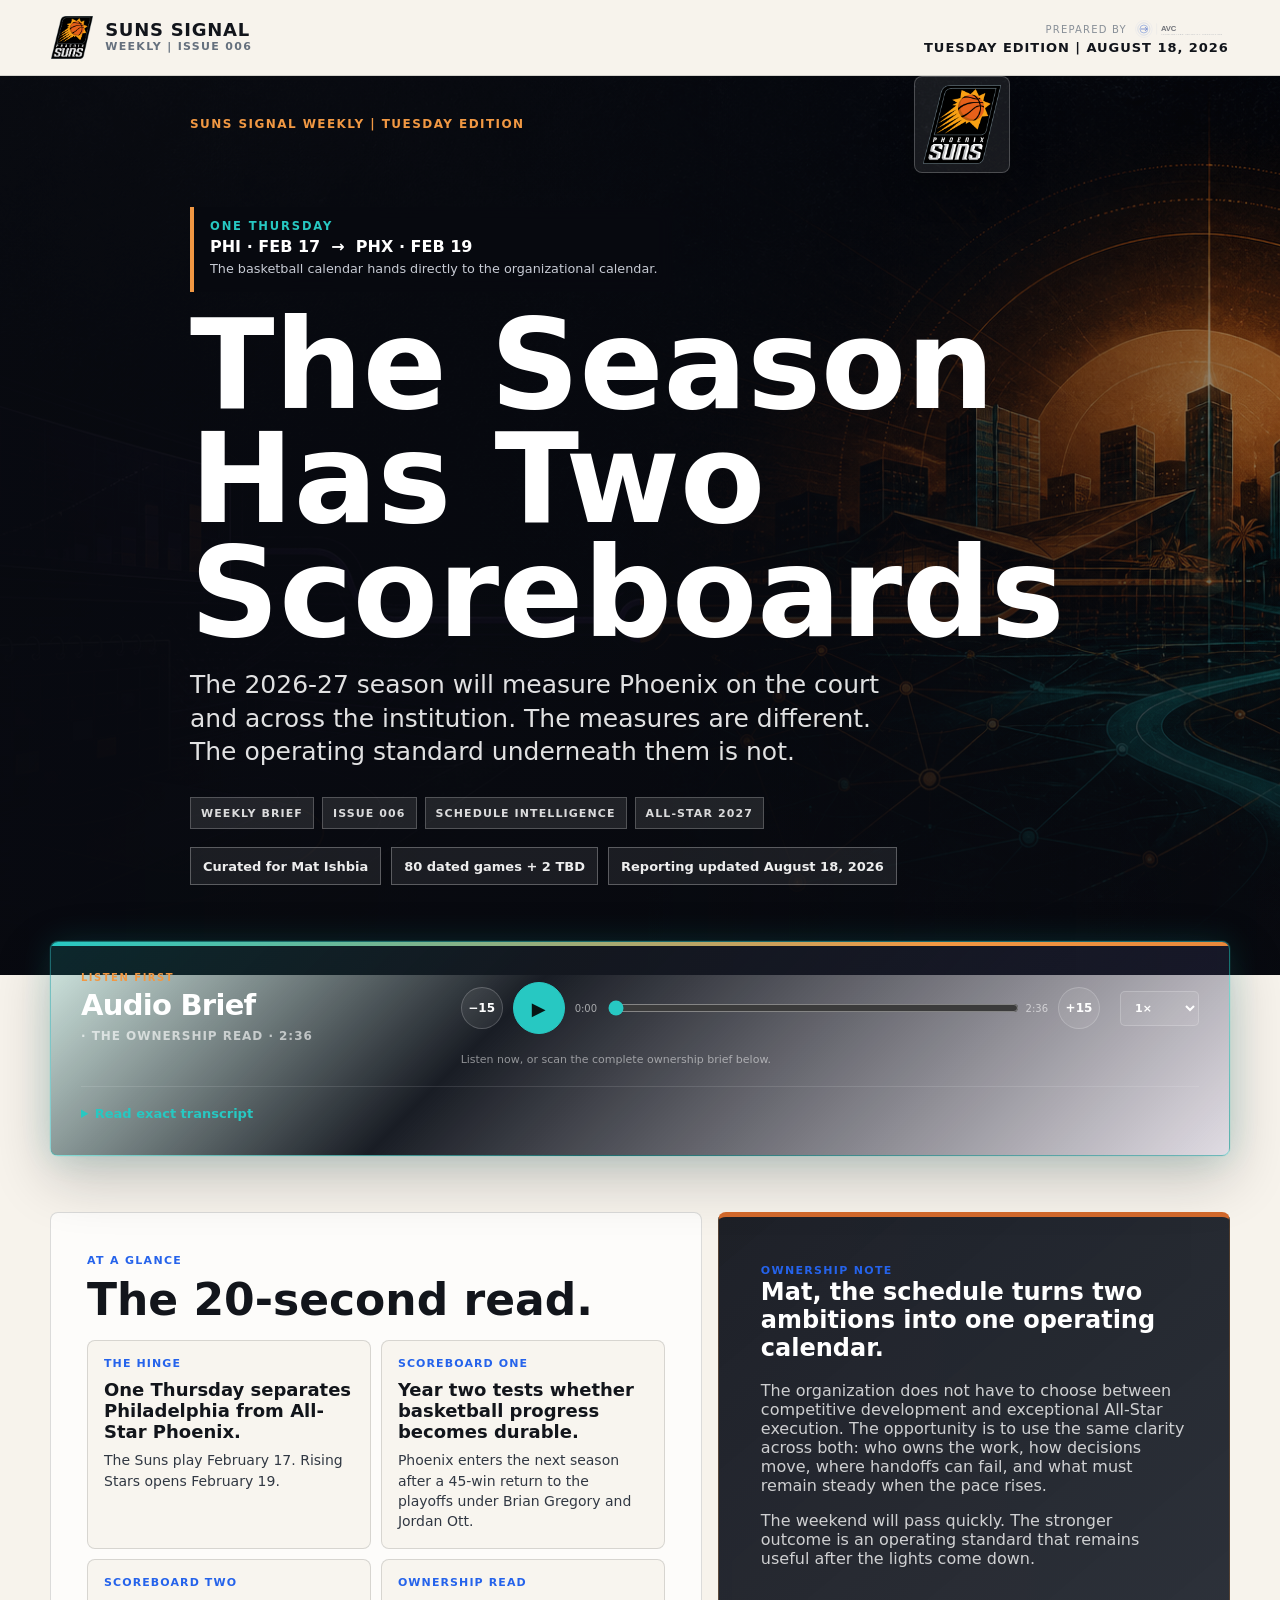
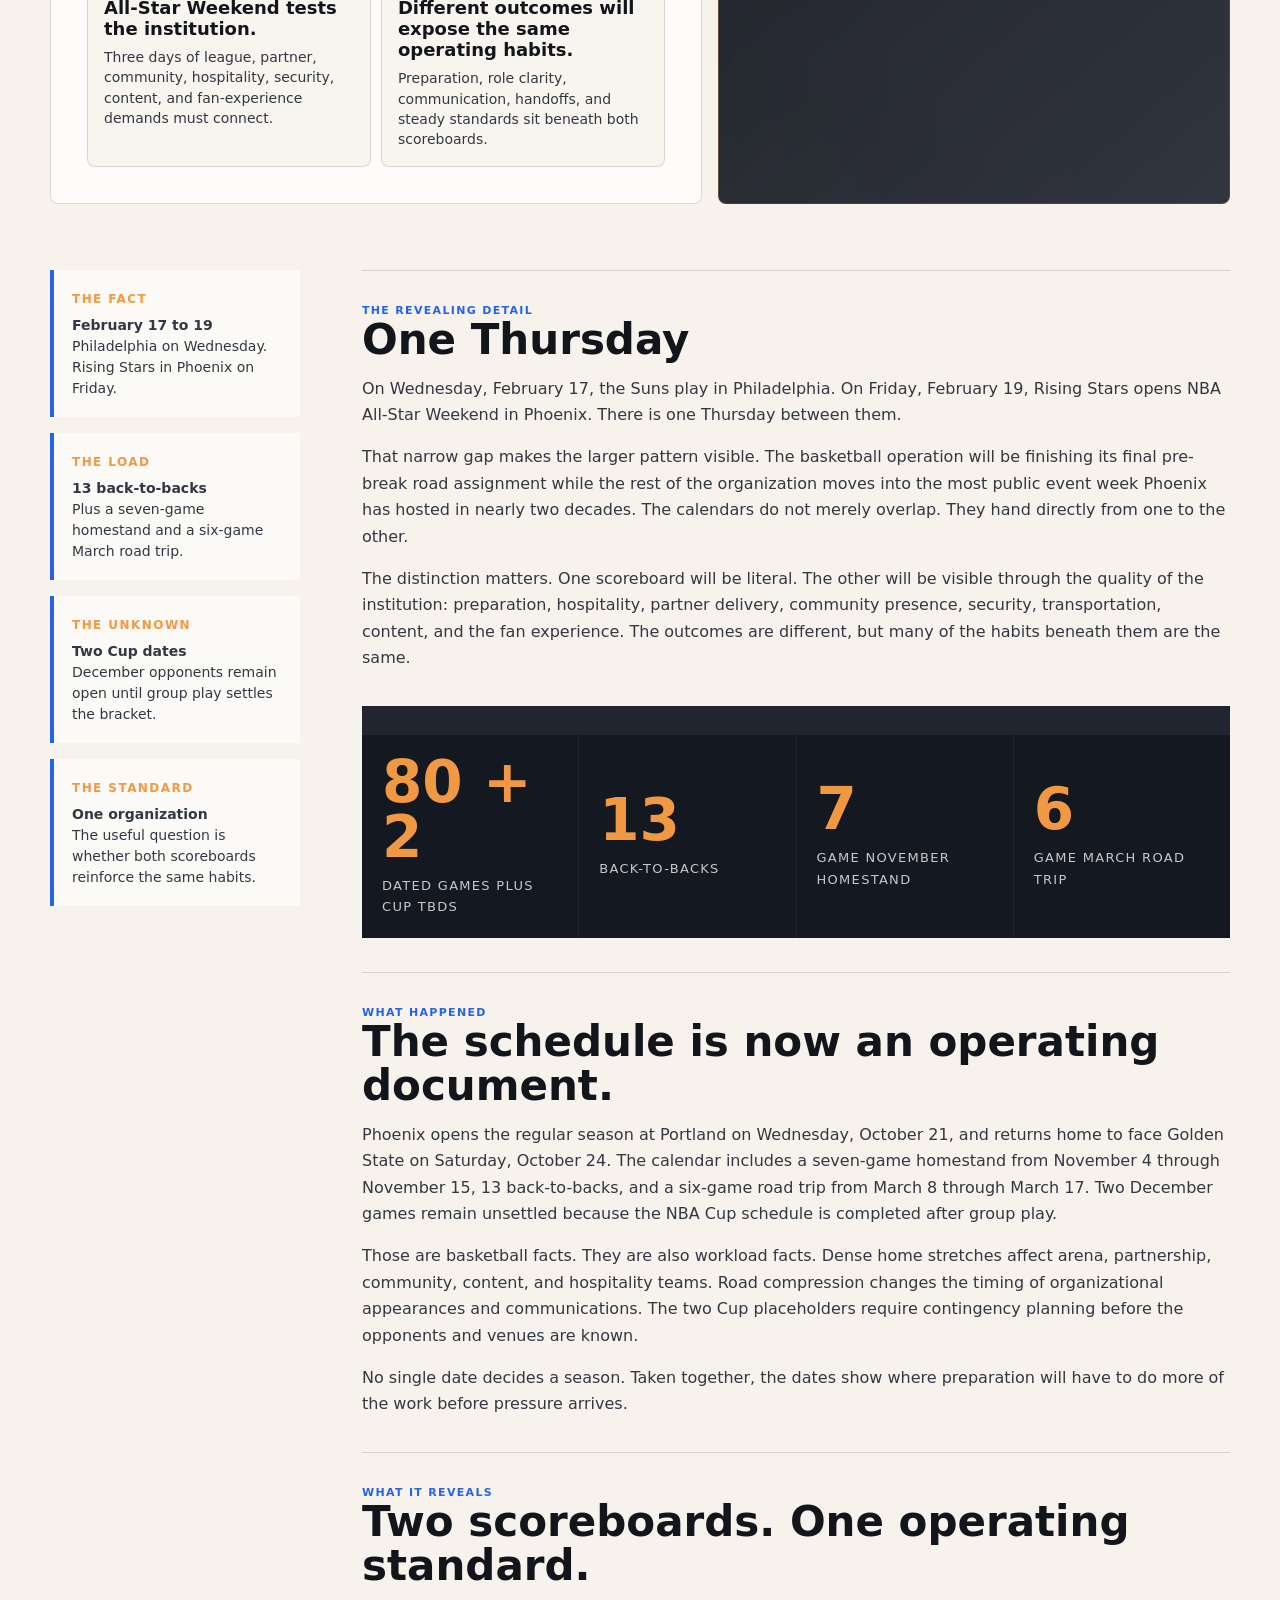
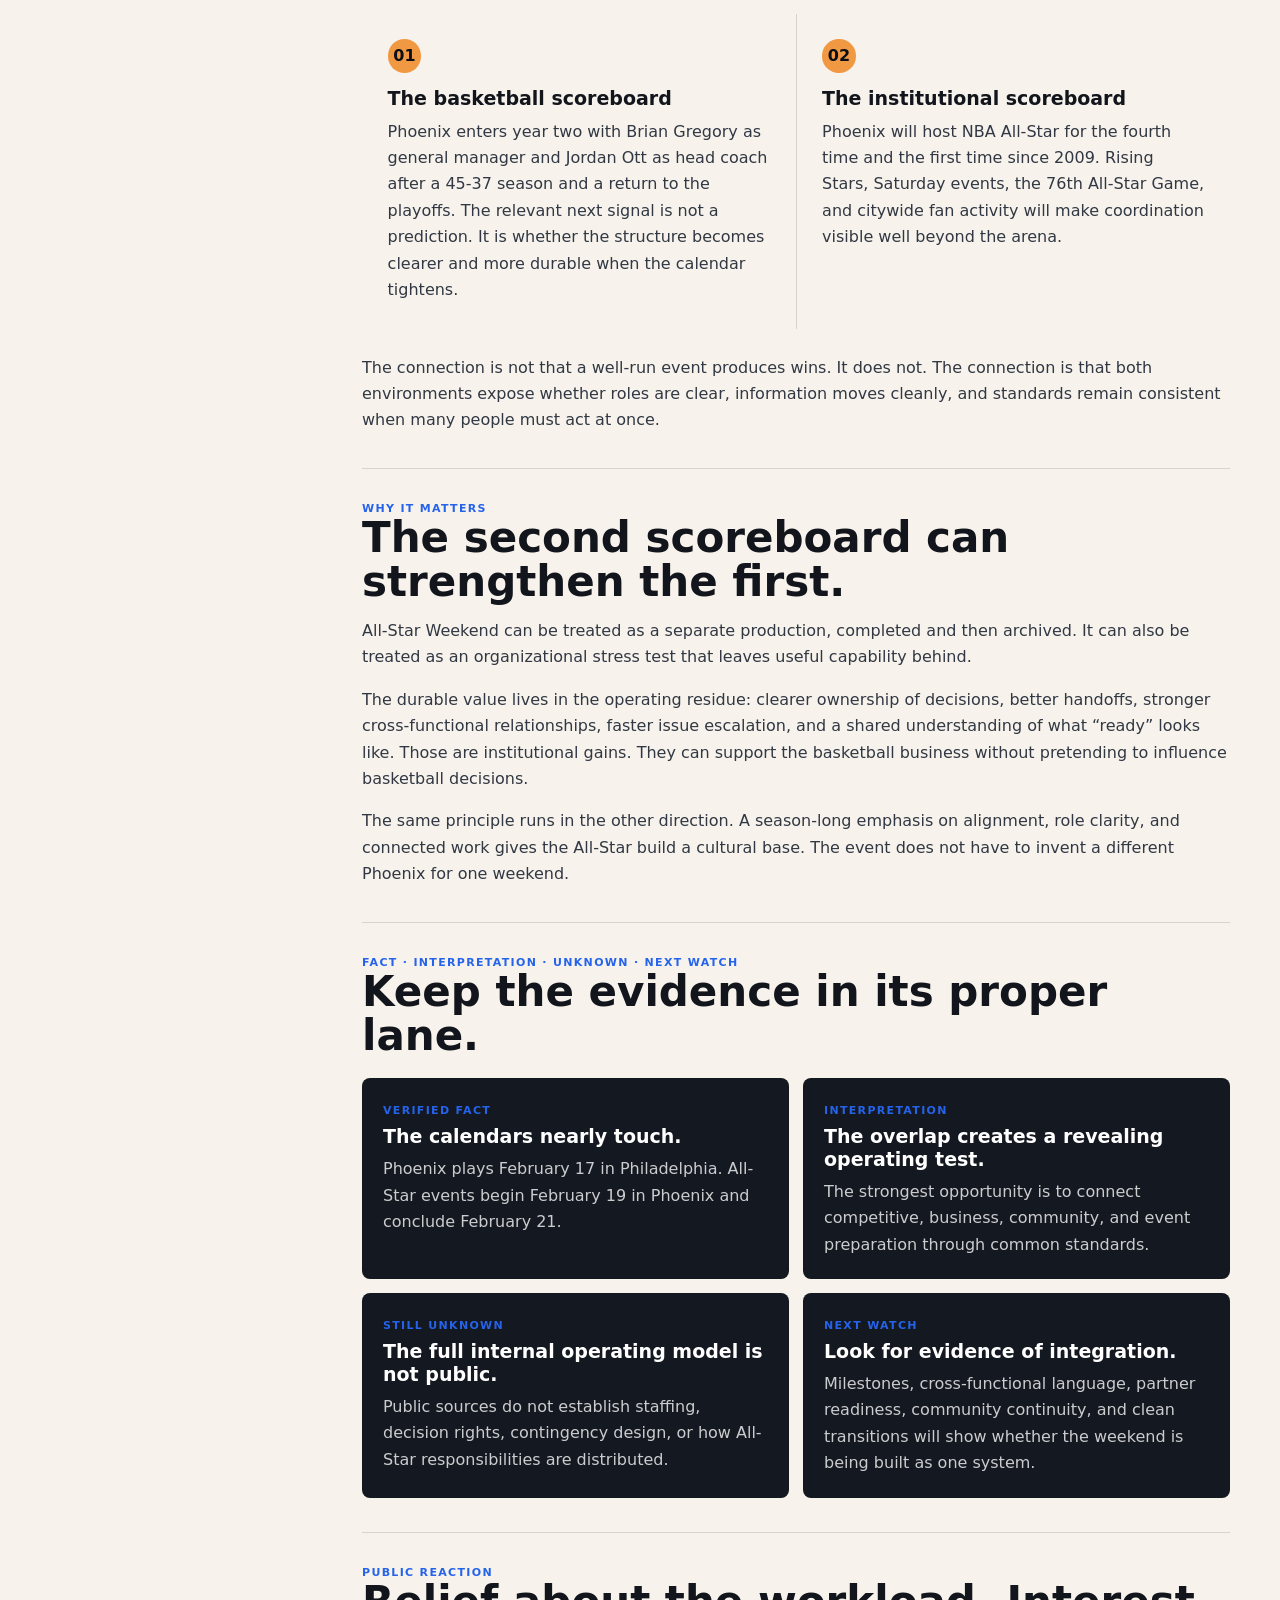
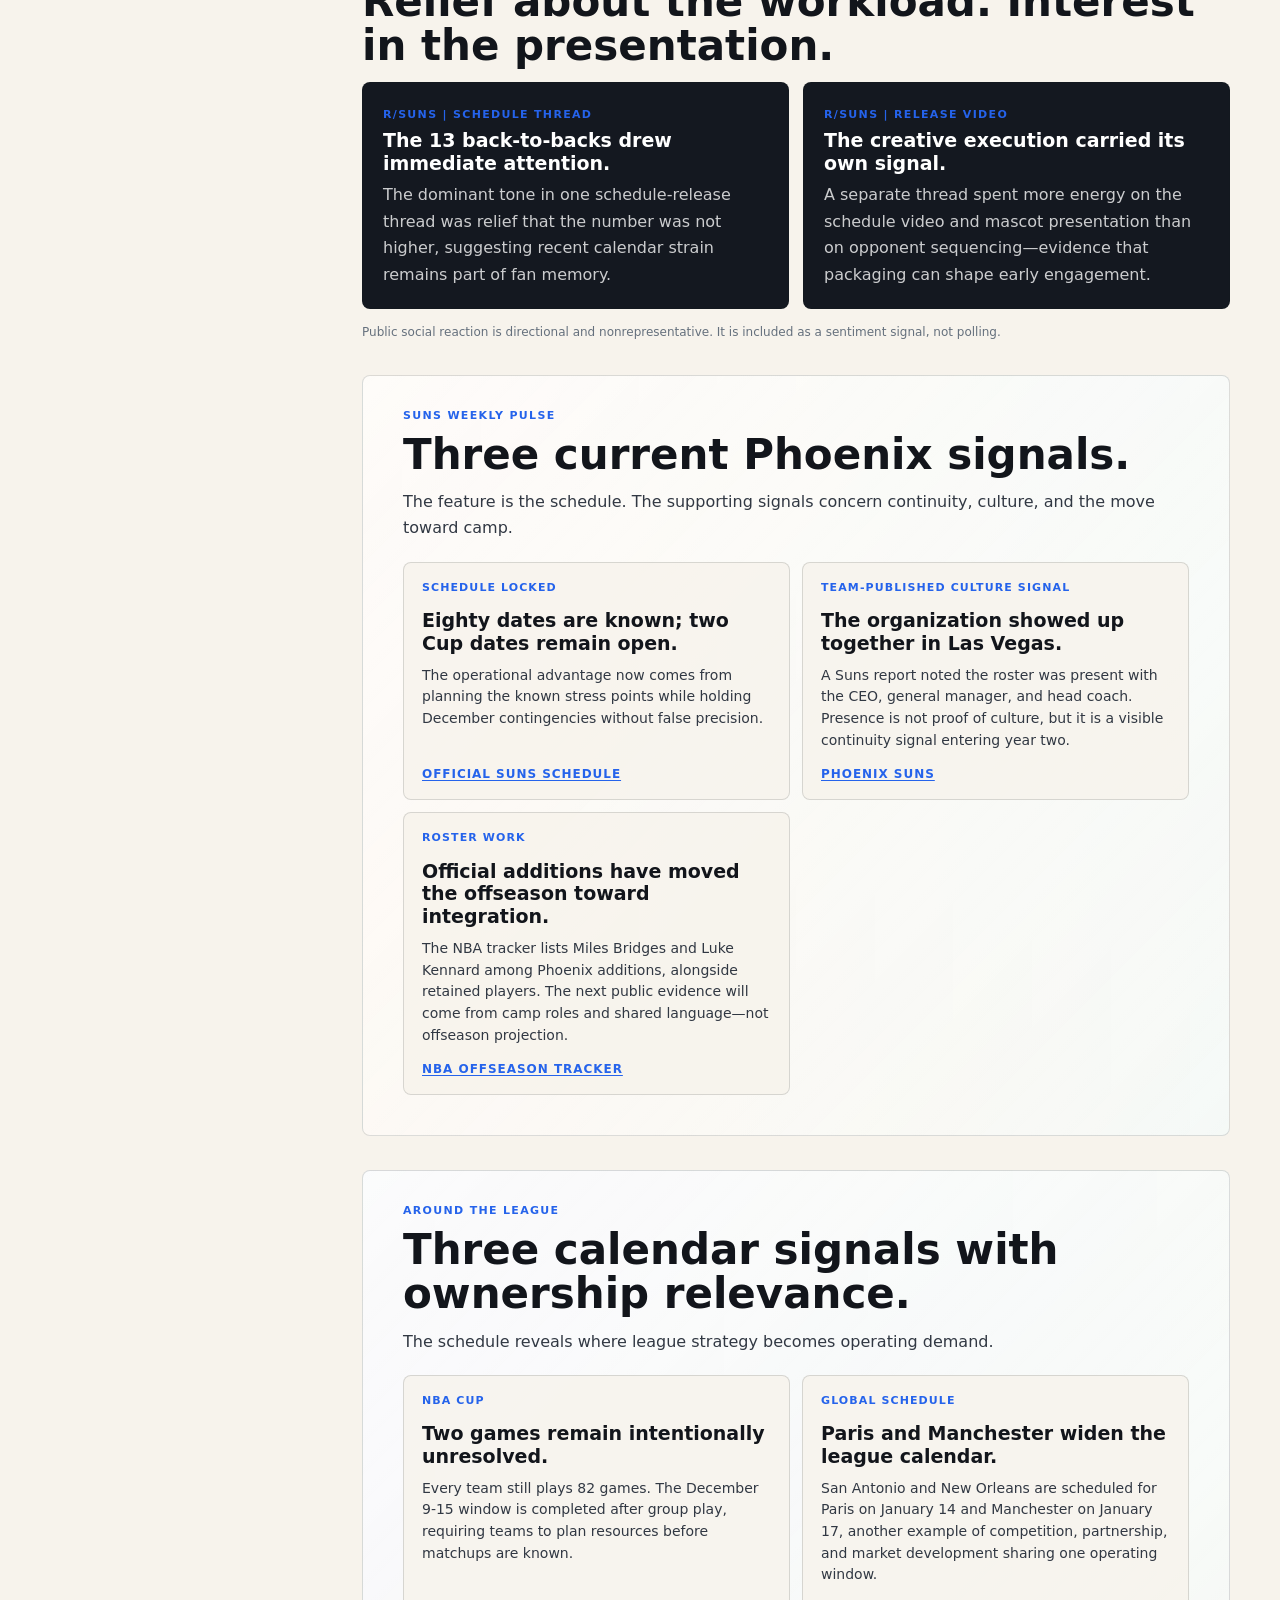
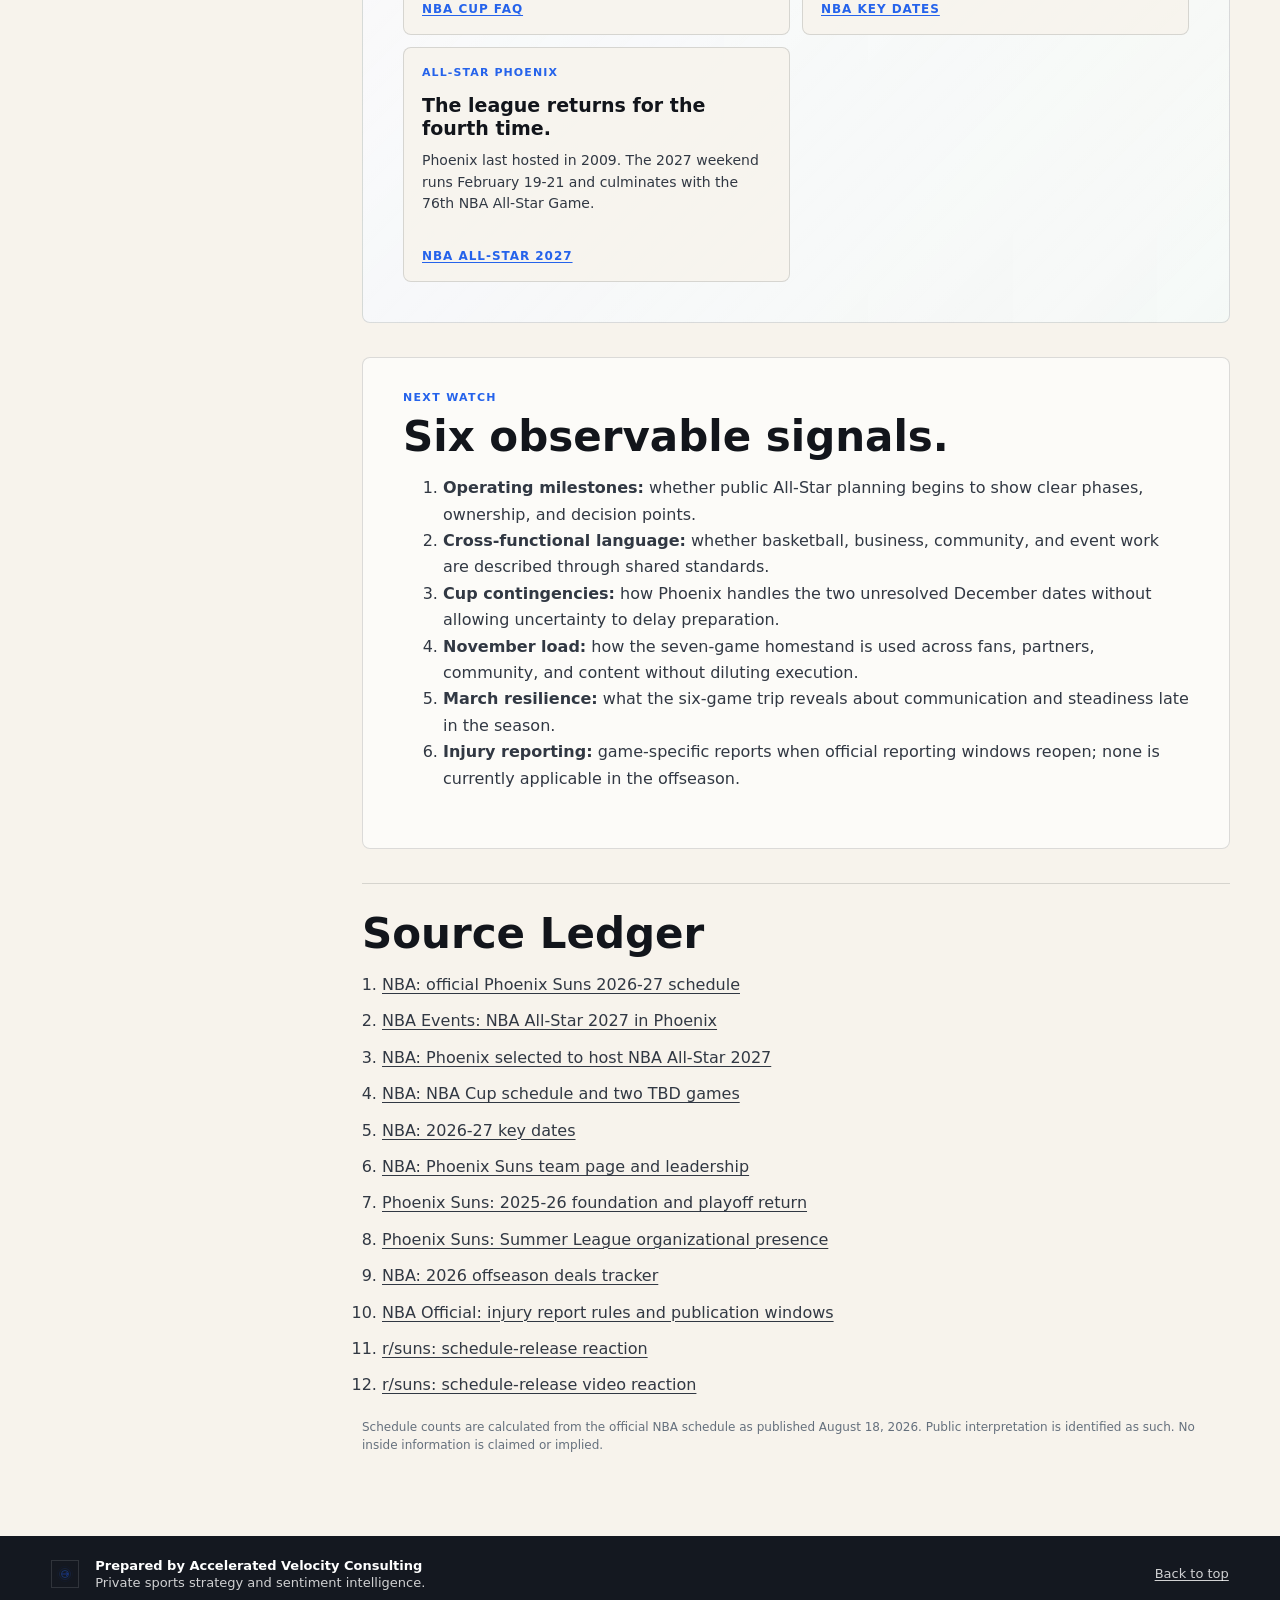
==== issue-006/index.html @ 7107fc8c "Ship Suns Signal Weekly 006" ====
<!doctype html>
<html lang="en">
<head>
  <meta charset="utf-8">
  <meta name="viewport" content="width=device-width, initial-scale=1">
  <title>Suns Signal Weekly 006 | The Season Has Two Scoreboards</title>
  <meta name="description" content="One Thursday separates Phoenix's final pre-break game from NBA All-Star Weekend. The 2026-27 season will measure basketball progress and organizational execution through one operating standard.">
  <meta name="robots" content="noindex,nofollow,noarchive">
  <link rel="canonical" href="https://meltckr.github.io/suns-signal-005-permission-to-run/issue-006/">
  <meta property="og:type" content="article">
  <meta property="og:site_name" content="Suns Signal">
  <meta property="article:published_time" content="2026-08-18T19:45:00-07:00">
  <meta property="article:modified_time" content="2026-08-18T19:45:00-07:00">
  <meta property="og:title" content="Suns Signal Weekly 006: The Season Has Two Scoreboards">
  <meta property="og:description" content="Basketball progress and All-Star execution are different measures. In Phoenix, they will test the same operating standard.">
  <meta property="og:url" content="https://meltckr.github.io/suns-signal-005-permission-to-run/issue-006/">
  <meta property="og:image" content="https://meltckr.github.io/suns-signal-005-permission-to-run/issue-006/assets/og-suns-signal-006-two-scoreboards-v1.png">
  <meta property="og:image:secure_url" content="https://meltckr.github.io/suns-signal-005-permission-to-run/issue-006/assets/og-suns-signal-006-two-scoreboards-v1.png">
  <meta property="og:image:type" content="image/png">
  <meta property="og:image:width" content="1200">
  <meta property="og:image:height" content="630">
  <meta property="og:image:alt" content="Suns Signal Weekly 006 share card connecting basketball progress and All-Star organizational execution through one operating standard">
  <meta name="twitter:card" content="summary_large_image">
  <meta name="twitter:title" content="Suns Signal Weekly 006: The Season Has Two Scoreboards">
  <meta name="twitter:description" content="Basketball progress and All-Star execution are different measures. In Phoenix, they will test the same operating standard.">
  <meta name="twitter:image" content="https://meltckr.github.io/suns-signal-005-permission-to-run/issue-006/assets/og-suns-signal-006-two-scoreboards-v1.png">
  <meta name="twitter:image:alt" content="Suns Signal Weekly 006 share card connecting basketball progress and All-Star organizational execution through one operating standard">
  <script type="application/ld+json">{"@context":"https://schema.org","@type":"Article","headline":"The Season Has Two Scoreboards","datePublished":"2026-08-18T19:45:00-07:00","dateModified":"2026-08-18T19:45:00-07:00","author":{"@type":"Organization","name":"Accelerated Velocity Consulting"},"publisher":{"@type":"Organization","name":"Accelerated Velocity Consulting"},"image":["https://meltckr.github.io/suns-signal-005-permission-to-run/issue-006/assets/og-suns-signal-006-two-scoreboards-v1.png"],"mainEntityOfPage":"https://meltckr.github.io/suns-signal-005-permission-to-run/issue-006/"}</script>
  <link rel="stylesheet" href="../styles.css?v=20260818-issue006">
  <link rel="stylesheet" href="styles.css?v=20260818-issue006">
</head>
<body>
<header class="site-header">
  <a class="series-brand" href="#top" aria-label="Suns Signal">
    <img src="../assets/teams/suns/phoenix-suns-logo.png" alt="Phoenix Suns logo">
    <span><strong>Suns Signal</strong><em>Weekly | Issue 006</em></span>
  </a>
  <div class="edition">
    <span class="avc-provenance">Prepared by <img src="../assets/brand/logos/AVC-logo-horizontal-light.svg" alt="Accelerated Velocity Consulting"></span>
    <strong>Tuesday Edition | August 18, 2026</strong>
  </div>
</header>

<main id="top">
  <section class="hero issue-six-hero">
    <img class="hero-art" src="assets/two-scoreboards-hero.png" alt="Abstract Phoenix city and arena network connecting two operating scoreboards">
    <div class="hero-overlay"></div>
    <div class="hero-copy">
      <div class="series-row">
        <p class="kicker">Suns Signal Weekly | Tuesday Edition</p>
        <img class="suns-context-logo" src="../assets/teams/suns/phoenix-suns-logo.png" alt="Phoenix Suns logo">
      </div>
      <div class="calendar-callout" aria-label="Calendar hinge between the Suns and NBA All-Star Weekend">
        <span>One Thursday</span>
        <strong>PHI · FEB 17 &nbsp;→&nbsp; PHX · FEB 19</strong>
        <em>The basketball calendar hands directly to the organizational calendar.</em>
      </div>
      <h1>The Season Has Two Scoreboards</h1>
      <p class="dek">The 2026-27 season will measure Phoenix on the court and across the institution. The measures are different. The operating standard underneath them is not.</p>
      <div class="issue-system" aria-label="Issue identity">
        <span>Weekly brief</span><span>Issue 006</span><span>Schedule intelligence</span><span>All-Star 2027</span>
      </div>
      <div class="hero-meta" aria-label="Report facts">
        <span>Curated for Mat Ishbia</span><span>80 dated games + 2 TBD</span><span>Reporting updated August 18, 2026</span>
      </div>
    </div>
  </section>

  <section class="signal-audio" aria-labelledby="audio-brief-title">
    <div class="audio-player">
      <div class="audio-copy">
        <span>Listen First</span>
        <h2 id="audio-brief-title">Audio Brief <em>· The Ownership Read · 2:36</em></h2>
      </div>
      <div class="audio-main">
        <button class="audio-button" type="button" data-audio-back aria-label="Back 15 seconds">−15</button>
        <button class="audio-button play" type="button" data-audio-play aria-label="Play the ownership audio brief">▶</button>
        <div class="audio-timeline">
          <span data-audio-current aria-live="off">0:00</span>
          <input type="range" min="0" max="156.259" value="0" step="0.1" data-audio-range aria-label="Audio timeline">
          <span data-audio-duration>2:36</span>
        </div>
        <button class="audio-button" type="button" data-audio-forward aria-label="Forward 15 seconds">+15</button>
      </div>
      <select class="audio-speed" data-audio-speed aria-label="Playback speed">
        <option value="1">1×</option><option value="1.25">1.25×</option><option value="1.5">1.5×</option>
      </select>
      <p class="audio-note" data-audio-note>Listen now, or scan the complete ownership brief below.</p>
      <details class="audio-transcript">
        <summary>Read exact transcript</summary>
        <div class="audio-transcript-copy"><p>Mat, the detail I keep coming back to in the new schedule is this.</p>
<p>On Wednesday, February seventeenth, the Suns are in Philadelphia. On Friday, Rising Stars opens NBA All-Star Weekend in Phoenix. There is one Thursday between them.</p>
<p>That narrow gap makes the larger pattern visible. This season has two scoreboards.</p>
<p>The first is the familiar one. Phoenix enters year two with Brian Gregory as general manager and Jordan Ott as head coach after a forty-five-win season and a return to the playoffs. That scoreboard will measure whether the basketball structure keeps becoming clearer, more connected, and more durable under pressure.</p>
<p>The second scoreboard is organizational. From February nineteenth through the twenty-first, Phoenix will host the league’s biggest weekend for the fourth time, and for the first time since two thousand nine. The work will reach far beyond the arena. Partnerships, hospitality, community, content, security, transportation, and the fan experience all have to operate as one system.</p>
<p>Those scoreboards are different. One determines the standings. The other reveals the institution. But they will test many of the same things: preparation, role clarity, communication, handoffs, and the ability to keep standards steady when the pace rises.</p>
<p>The rest of the schedule reinforces that point. Phoenix opens in Portland on October twenty-first, returns home to face Golden State three nights later, has a seven-game homestand in November, thirteen back-to-backs, and a six-game road trip in March. Two December games will remain unsettled until the NBA Cup picture is clear.</p>
<p>Those are basketball dates. They are also operating dates.</p>
<p>The opportunity for ownership is to treat the calendar as one connected plan. The competitive build should not disappear inside the All-Star production, and the All-Star production should not sit beside the season as a separate event. Each can strengthen the other if the same expectations show up across the organization.</p>
<p>The useful question is not whether Phoenix can put on a major weekend. It has done that before. The question is whether the weekend can reveal the same alignment the basketball side is trying to establish: clear responsibility, clean communication, and people who understand how their work connects to the whole.</p>
<p>By Sunday night, the All-Star lights will come down. The more durable result will be the operating standard that remains.</p>
<p>The season has two scoreboards. The strongest organizations do not choose between them. They use the second to reinforce the first.</p></div>
      </details>
      <audio preload="metadata" data-audio src="audio/suns-signal-006-two-scoreboards-v1.mp3"></audio>
    </div>
  </section>

  <section class="top-brief" aria-label="Suns Signal first read">
    <div class="glance-panel">
      <span class="source-tag">At A Glance</span>
      <h2>The 20-second read.</h2>
      <div class="glance-grid">
        <article><span>The Hinge</span><strong>One Thursday separates Philadelphia from All-Star Phoenix.</strong><p>The Suns play February 17. Rising Stars opens February 19.</p></article>
        <article><span>Scoreboard One</span><strong>Year two tests whether basketball progress becomes durable.</strong><p>Phoenix enters the next season after a 45-win return to the playoffs under Brian Gregory and Jordan Ott.</p></article>
        <article><span>Scoreboard Two</span><strong>All-Star Weekend tests the institution.</strong><p>Three days of league, partner, community, hospitality, security, content, and fan-experience demands must connect.</p></article>
        <article><span>Ownership Read</span><strong>Different outcomes will expose the same operating habits.</strong><p>Preparation, role clarity, communication, handoffs, and steady standards sit beneath both scoreboards.</p></article>
      </div>
    </div>
    <div class="ownership-note">
      <span class="source-tag">Ownership Note</span>
      <h2>Mat, the schedule turns two ambitions into one operating calendar.</h2>
      <p>The organization does not have to choose between competitive development and exceptional All-Star execution. The opportunity is to use the same clarity across both: who owns the work, how decisions move, where handoffs can fail, and what must remain steady when the pace rises.</p>
      <p>The weekend will pass quickly. The stronger outcome is an operating standard that remains useful after the lights come down.</p>
    </div>
  </section>

  <section class="newsletter-body">
    <aside class="left-rail">
      <div class="rail-block"><span class="label">The Fact</span><p><strong>February 17 to 19</strong><br>Philadelphia on Wednesday. Rising Stars in Phoenix on Friday.</p></div>
      <div class="rail-block"><span class="label">The Load</span><p><strong>13 back-to-backs</strong><br>Plus a seven-game homestand and a six-game March road trip.</p></div>
      <div class="rail-block"><span class="label">The Unknown</span><p><strong>Two Cup dates</strong><br>December opponents remain open until group play settles the bracket.</p></div>
      <div class="rail-block"><span class="label">The Standard</span><p><strong>One organization</strong><br>The useful question is whether both scoreboards reinforce the same habits.</p></div>
    </aside>

    <article class="story">
      <section>
        <span class="source-tag">The Revealing Detail</span>
        <h2>One Thursday</h2>
        <p>On Wednesday, February 17, the Suns play in Philadelphia. On Friday, February 19, Rising Stars opens NBA All-Star Weekend in Phoenix. There is one Thursday between them.</p>
        <p>That narrow gap makes the larger pattern visible. The basketball operation will be finishing its final pre-break road assignment while the rest of the organization moves into the most public event week Phoenix has hosted in nearly two decades. The calendars do not merely overlap. They hand directly from one to the other.</p>
        <p>The distinction matters. One scoreboard will be literal. The other will be visible through the quality of the institution: preparation, hospitality, partner delivery, community presence, security, transportation, content, and the fan experience. The outcomes are different, but many of the habits beneath them are the same.</p>
      </section>

      <section class="data-strip" aria-label="2026-27 Phoenix Suns schedule evidence">
        <div><span>80 + 2</span><p>Dated games plus Cup TBDs</p></div>
        <div><span>13</span><p>Back-to-backs</p></div>
        <div><span>7</span><p>Game November homestand</p></div>
        <div><span>6</span><p>Game March road trip</p></div>
      </section>

      <section>
        <span class="source-tag">What Happened</span>
        <h2>The schedule is now an operating document.</h2>
        <p>Phoenix opens the regular season at Portland on Wednesday, October 21, and returns home to face Golden State on Saturday, October 24. The calendar includes a seven-game homestand from November 4 through November 15, 13 back-to-backs, and a six-game road trip from March 8 through March 17. Two December games remain unsettled because the NBA Cup schedule is completed after group play.</p>
        <p>Those are basketball facts. They are also workload facts. Dense home stretches affect arena, partnership, community, content, and hospitality teams. Road compression changes the timing of organizational appearances and communications. The two Cup placeholders require contingency planning before the opponents and venues are known.</p>
        <p>No single date decides a season. Taken together, the dates show where preparation will have to do more of the work before pressure arrives.</p>
      </section>

      <section class="scoreboard-section">
        <span class="source-tag">What It Reveals</span>
        <h2>Two scoreboards. One operating standard.</h2>
        <div class="scoreboard-grid">
          <article>
            <span>01</span><h3>The basketball scoreboard</h3>
            <p>Phoenix enters year two with Brian Gregory as general manager and Jordan Ott as head coach after a 45-37 season and a return to the playoffs. The relevant next signal is not a prediction. It is whether the structure becomes clearer and more durable when the calendar tightens.</p>
          </article>
          <article>
            <span>02</span><h3>The institutional scoreboard</h3>
            <p>Phoenix will host NBA All-Star for the fourth time and the first time since 2009. Rising Stars, Saturday events, the 76th All-Star Game, and citywide fan activity will make coordination visible well beyond the arena.</p>
          </article>
        </div>
        <p>The connection is not that a well-run event produces wins. It does not. The connection is that both environments expose whether roles are clear, information moves cleanly, and standards remain consistent when many people must act at once.</p>
      </section>

      <section>
        <span class="source-tag">Why It Matters</span>
        <h2>The second scoreboard can strengthen the first.</h2>
        <p>All-Star Weekend can be treated as a separate production, completed and then archived. It can also be treated as an organizational stress test that leaves useful capability behind.</p>
        <p>The durable value lives in the operating residue: clearer ownership of decisions, better handoffs, stronger cross-functional relationships, faster issue escalation, and a shared understanding of what “ready” looks like. Those are institutional gains. They can support the basketball business without pretending to influence basketball decisions.</p>
        <p>The same principle runs in the other direction. A season-long emphasis on alignment, role clarity, and connected work gives the All-Star build a cultural base. The event does not have to invent a different Phoenix for one weekend.</p>
      </section>

      <section class="signal-matrix">
        <span class="source-tag">Fact · Interpretation · Unknown · Next Watch</span>
        <h2>Keep the evidence in its proper lane.</h2>
        <div class="capture-grid">
          <article><span class="source-tag">Verified Fact</span><h3>The calendars nearly touch.</h3><p>Phoenix plays February 17 in Philadelphia. All-Star events begin February 19 in Phoenix and conclude February 21.</p></article>
          <article><span class="source-tag">Interpretation</span><h3>The overlap creates a revealing operating test.</h3><p>The strongest opportunity is to connect competitive, business, community, and event preparation through common standards.</p></article>
          <article><span class="source-tag">Still Unknown</span><h3>The full internal operating model is not public.</h3><p>Public sources do not establish staffing, decision rights, contingency design, or how All-Star responsibilities are distributed.</p></article>
          <article><span class="source-tag">Next Watch</span><h3>Look for evidence of integration.</h3><p>Milestones, cross-functional language, partner readiness, community continuity, and clean transitions will show whether the weekend is being built as one system.</p></article>
        </div>
      </section>

      <section class="capture-section">
        <span class="source-tag">Public Reaction</span>
        <h2>Relief about the workload. Interest in the presentation.</h2>
        <div class="capture-grid">
          <article><span class="source-tag">r/suns | Schedule Thread</span><h3>The 13 back-to-backs drew immediate attention.</h3><p>The dominant tone in one schedule-release thread was relief that the number was not higher, suggesting recent calendar strain remains part of fan memory.</p></article>
          <article><span class="source-tag">r/suns | Release Video</span><h3>The creative execution carried its own signal.</h3><p>A separate thread spent more energy on the schedule video and mascot presentation than on opponent sequencing—evidence that packaging can shape early engagement.</p></article>
        </div>
        <p class="count-note">Public social reaction is directional and nonrepresentative. It is included as a sentiment signal, not polling.</p>
      </section>

      <section class="league-roundup suns-pulse">
        <div class="roundup-heading"><span class="source-tag">Suns Weekly Pulse</span><h2>Three current Phoenix signals.</h2><p>The feature is the schedule. The supporting signals concern continuity, culture, and the move toward camp.</p></div>
        <div class="roundup-grid">
          <article><span>Schedule Locked</span><h3>Eighty dates are known; two Cup dates remain open.</h3><p>The operational advantage now comes from planning the known stress points while holding December contingencies without false precision.</p><a href="https://api-hub.nba.com/team/1610612756/schedule">Official Suns schedule</a></article>
          <article><span>Team-Published Culture Signal</span><h3>The organization showed up together in Las Vegas.</h3><p>A Suns report noted the roster was present with the CEO, general manager, and head coach. Presence is not proof of culture, but it is a visible continuity signal entering year two.</p><a href="https://www.nba.com/suns/news/suns-rally-late-but-cant-finish-off-rockets-on-back-to-back">Phoenix Suns</a></article>
          <article><span>Roster Work</span><h3>Official additions have moved the offseason toward integration.</h3><p>The NBA tracker lists Miles Bridges and Luke Kennard among Phoenix additions, alongside retained players. The next public evidence will come from camp roles and shared language—not offseason projection.</p><a href="https://www.nba.com/news/nba-offseason-deals-2026">NBA offseason tracker</a></article>
        </div>
      </section>

      <section class="league-roundup">
        <div class="roundup-heading"><span class="source-tag">Around The League</span><h2>Three calendar signals with ownership relevance.</h2><p>The schedule reveals where league strategy becomes operating demand.</p></div>
        <div class="roundup-grid">
          <article><span>NBA Cup</span><h3>Two games remain intentionally unresolved.</h3><p>Every team still plays 82 games. The December 9-15 window is completed after group play, requiring teams to plan resources before matchups are known.</p><a href="https://www.nba.com/news/nba-cup-frequently-asked-questions">NBA Cup FAQ</a></article>
          <article><span>Global Schedule</span><h3>Paris and Manchester widen the league calendar.</h3><p>San Antonio and New Orleans are scheduled for Paris on January 14 and Manchester on January 17, another example of competition, partnership, and market development sharing one operating window.</p><a href="https://www.nba.com/news/key-dates">NBA key dates</a></article>
          <article><span>All-Star Phoenix</span><h3>The league returns for the fourth time.</h3><p>Phoenix last hosted in 2009. The 2027 weekend runs February 19-21 and culminates with the 76th NBA All-Star Game.</p><a href="https://nbaevents.nba.com/nba-all-star-2027">NBA All-Star 2027</a></article>
        </div>
      </section>

      <section class="watch-list">
        <span class="source-tag">Next Watch</span>
        <h2>Six observable signals.</h2>
        <ol>
          <li><strong>Operating milestones:</strong> whether public All-Star planning begins to show clear phases, ownership, and decision points.</li>
          <li><strong>Cross-functional language:</strong> whether basketball, business, community, and event work are described through shared standards.</li>
          <li><strong>Cup contingencies:</strong> how Phoenix handles the two unresolved December dates without allowing uncertainty to delay preparation.</li>
          <li><strong>November load:</strong> how the seven-game homestand is used across fans, partners, community, and content without diluting execution.</li>
          <li><strong>March resilience:</strong> what the six-game trip reveals about communication and steadiness late in the season.</li>
          <li><strong>Injury reporting:</strong> game-specific reports when official reporting windows reopen; none is currently applicable in the offseason.</li>
        </ol>
      </section>

      <section class="source-ledger">
        <h2>Source Ledger</h2>
        <ol>
          <li><a href="https://api-hub.nba.com/team/1610612756/schedule">NBA: official Phoenix Suns 2026-27 schedule</a></li>
          <li><a href="https://nbaevents.nba.com/nba-all-star-2027">NBA Events: NBA All-Star 2027 in Phoenix</a></li>
          <li><a href="https://cdn-uat.nba.com/news/phoenix-suns-nba-all-star-2027-official-release">NBA: Phoenix selected to host NBA All-Star 2027</a></li>
          <li><a href="https://www.nba.com/news/nba-cup-frequently-asked-questions">NBA: NBA Cup schedule and two TBD games</a></li>
          <li><a href="https://www.nba.com/news/key-dates">NBA: 2026-27 key dates</a></li>
          <li><a href="https://www.nba.com/team/1610612756/suns">NBA: Phoenix Suns team page and leadership</a></li>
          <li><a href="https://www.nba.com/suns/news/the-2026-phoenix-suns-established-a-strong-foundation-for-the-future">Phoenix Suns: 2025-26 foundation and playoff return</a></li>
          <li><a href="https://www.nba.com/suns/news/suns-rally-late-but-cant-finish-off-rockets-on-back-to-back">Phoenix Suns: Summer League organizational presence</a></li>
          <li><a href="https://www.nba.com/news/nba-offseason-deals-2026">NBA: 2026 offseason deals tracker</a></li>
          <li><a href="https://official.nba.com/nba-injury-report-2025-26-season/">NBA Official: injury report rules and publication windows</a></li>
          <li><a href="https://www.reddit.com/r/suns/comments/1vnkhks/phoenix_suns_202627_schedule_has_been_released/">r/suns: schedule-release reaction</a></li>
          <li><a href="https://www.reddit.com/r/suns/comments/1vnqmp0/202627_phoenix_suns_schedule_release_ft_the/">r/suns: schedule-release video reaction</a></li>
        </ol>
        <p class="count-note">Schedule counts are calculated from the official NBA schedule as published August 18, 2026. Public interpretation is identified as such. No inside information is claimed or implied.</p>
      </section>
    </article>
  </section>
</main>

<footer class="site-footer">
  <img src="../assets/brand/logos/AVC-icon-light.svg" alt="" aria-hidden="true">
  <div><strong>Prepared by Accelerated Velocity Consulting</strong><span>Private sports strategy and sentiment intelligence.</span></div>
  <a href="#top">Back to top</a>
</footer>

<script>
(() => {
 const root=document.querySelector('.signal-audio'); if(!root)return;
 const audio=root.querySelector('[data-audio]'),play=root.querySelector('[data-audio-play]'),back=root.querySelector('[data-audio-back]'),forward=root.querySelector('[data-audio-forward]'),range=root.querySelector('[data-audio-range]'),current=root.querySelector('[data-audio-current]'),duration=root.querySelector('[data-audio-duration]'),speed=root.querySelector('[data-audio-speed]'),note=root.querySelector('[data-audio-note]');
 const format=(v,round=false)=>{if(!Number.isFinite(v))return'0:00';const s=round?Math.round(v):Math.floor(v);return `${Math.floor(s/60)}:${String(s%60).padStart(2,'0')}`;};
 const seek=v=>{const n=Math.max(0,Math.min(audio.duration||0,v));audio.currentTime=n;range.value=String(n);current.textContent=format(n);};
 const state=p=>{play.textContent=p?'Ⅱ':'▶';play.setAttribute('aria-label',p?'Pause the ownership audio brief':'Play the ownership audio brief');};
 audio.addEventListener('loadedmetadata',()=>{duration.textContent=format(audio.duration,true);range.max=String(audio.duration);});
 audio.addEventListener('timeupdate',()=>{current.textContent=format(audio.currentTime);range.value=String(audio.currentTime);});
 audio.addEventListener('play',()=>state(true));audio.addEventListener('pause',()=>state(false));audio.addEventListener('ended',()=>{audio.currentTime=0;state(false);});
 audio.addEventListener('error',()=>{[play,back,forward,range,speed].forEach(x=>x.disabled=true);note.textContent='The audio brief is temporarily unavailable. The exact transcript remains below.';});
 play.addEventListener('click',()=>{if(audio.paused)audio.play().catch(()=>note.textContent='Playback did not start. Please try again or read the transcript below.');else audio.pause();});
 back.addEventListener('click',()=>seek(audio.currentTime-15));forward.addEventListener('click',()=>seek(audio.currentTime+15));range.addEventListener('input',()=>seek(Number(range.value)));speed.addEventListener('change',()=>audio.playbackRate=Number(speed.value));
})();
</script>
</body>
</html>
---- styles.css ----
:root {
  --ink: #12151b;
  --paper: #f7f3ec;
  --muted: #65707d;
  --line: rgba(18, 21, 27, 0.14);
  --charcoal: #141820;
  --charcoal-2: #202530;
  --copper: #d46a2c;
  --ember: #f19843;
  --teal: #27c8c2;
  --violet: #6c65b8;
  --blue: #2563eb;
  --white: #ffffff;
  --max: 1180px;
}

* {
  box-sizing: border-box;
}

html {
  scroll-behavior: smooth;
}

body {
  margin: 0;
  font-family: Inter, ui-sans-serif, system-ui, -apple-system, BlinkMacSystemFont, "Segoe UI", sans-serif;
  color: var(--ink);
  background: var(--paper);
  letter-spacing: 0;
}

a {
  color: inherit;
  text-decoration-thickness: 1px;
  text-underline-offset: 0.18em;
}

.site-header {
  position: sticky;
  top: 0;
  z-index: 20;
  min-height: 76px;
  display: flex;
  align-items: center;
  justify-content: space-between;
  gap: 24px;
  padding: 12px clamp(18px, 4vw, 54px);
  border-bottom: 1px solid var(--line);
  background: rgba(247, 243, 236, 0.94);
  backdrop-filter: blur(16px);
}

.series-brand {
  display: inline-flex;
  align-items: center;
  gap: 12px;
  text-decoration: none;
}

.series-brand img {
  width: 42px;
  height: auto;
}

.series-brand span {
  display: flex;
  flex-direction: column;
  gap: 1px;
}

.series-brand strong {
  color: var(--ink);
  font-size: 18px;
  line-height: 1;
  text-transform: uppercase;
  letter-spacing: 0.04em;
}

.series-brand em {
  color: var(--muted);
  font-size: 11px;
  font-style: normal;
  font-weight: 800;
  text-transform: uppercase;
  letter-spacing: 0.12em;
}

.edition {
  display: flex;
  align-items: flex-end;
  flex-direction: column;
  gap: 2px;
  color: var(--muted);
  font-size: 12px;
  text-transform: uppercase;
  letter-spacing: 0.08em;
  white-space: nowrap;
}

.edition strong {
  color: var(--ink);
  font-size: 13px;
}

.avc-provenance {
  display: inline-flex;
  align-items: center;
  gap: 8px;
  color: rgba(101, 112, 125, 0.76);
  font-size: 10px;
  letter-spacing: 0.12em;
}

.avc-provenance img {
  width: 94px;
  height: auto;
  opacity: 0.58;
  filter: grayscale(0.2);
}

.hero {
  position: relative;
  min-height: clamp(610px, 86vh, 780px);
  display: grid;
  align-items: end;
  overflow: hidden;
  color: var(--white);
  background: var(--charcoal);
}

.hero-art,
.hero-overlay {
  position: absolute;
  inset: 0;
  width: 100%;
  height: 100%;
}

.hero-art {
  object-fit: cover;
  object-position: center 58%;
  opacity: 0.92;
}

.hero-overlay {
  background:
    linear-gradient(90deg, rgba(12, 14, 19, 0.88), rgba(12, 14, 19, 0.52) 46%, rgba(12, 14, 19, 0.12)),
    linear-gradient(0deg, rgba(12, 14, 19, 0.88), rgba(12, 14, 19, 0.08) 58%);
}

.hero-copy {
  position: relative;
  width: min(980px, calc(100% - 36px));
  margin: 0 auto;
  padding: 0 0 clamp(64px, 10vh, 104px);
}

.series-row {
  display: flex;
  align-items: center;
  justify-content: space-between;
  gap: 24px;
  max-width: 820px;
  margin-bottom: 12px;
}

.suns-context-logo {
  width: clamp(64px, 8vw, 96px);
  height: auto;
  padding: 8px;
  border: 1px solid rgba(255, 255, 255, 0.22);
  border-radius: 8px;
  background: rgba(255, 255, 255, 0.08);
  box-shadow: 0 14px 34px rgba(0, 0, 0, 0.25);
}

.enshrinement-callout {
  width: fit-content;
  max-width: 820px;
  display: grid;
  gap: 3px;
  margin: 0 0 22px;
  padding: 13px 16px;
  border-left: 5px solid var(--ember);
  background: rgba(12, 14, 19, 0.72);
  box-shadow: 0 12px 32px rgba(0, 0, 0, 0.22);
}

.enshrinement-callout span,
.enshrinement-callout em {
  color: rgba(255, 255, 255, 0.72);
  font-size: 10px;
  font-style: normal;
  font-weight: 850;
  line-height: 1.35;
  text-transform: uppercase;
  letter-spacing: 0.11em;
}

.enshrinement-callout strong {
  color: var(--white);
  font-size: clamp(20px, 3vw, 30px);
  line-height: 1.05;
}

.kicker,
.label,
.source-tag {
  margin: 0;
  color: var(--ember);
  font-weight: 800;
  font-size: 12px;
  line-height: 1.2;
  text-transform: uppercase;
  letter-spacing: 0.12em;
}

h1,
h2,
h3,
p {
  margin-top: 0;
}

h1 {
  max-width: 780px;
  margin-bottom: 18px;
  font-size: clamp(56px, 10vw, 124px);
  line-height: 0.92;
  letter-spacing: 0;
}

.dek {
  max-width: 700px;
  margin-bottom: 28px;
  color: rgba(255, 255, 255, 0.88);
  font-size: clamp(18px, 2.2vw, 25px);
  line-height: 1.35;
}

.issue-system {
  display: flex;
  flex-wrap: wrap;
  gap: 8px;
  max-width: 820px;
  margin: 0 0 18px;
}

.issue-system span {
  min-height: 32px;
  display: inline-flex;
  align-items: center;
  padding: 7px 10px;
  border: 1px solid rgba(255, 255, 255, 0.22);
  background: rgba(255, 255, 255, 0.1);
  color: rgba(255, 255, 255, 0.84);
  font-size: 11px;
  font-weight: 900;
  text-transform: uppercase;
  letter-spacing: 0.1em;
}

.hero-meta {
  display: flex;
  flex-wrap: wrap;
  gap: 10px;
}

.hero-meta span {
  min-height: 38px;
  display: inline-flex;
  align-items: center;
  border: 1px solid rgba(255, 255, 255, 0.28);
  padding: 9px 12px;
  background: rgba(255, 255, 255, 0.08);
  color: rgba(255, 255, 255, 0.92);
  font-size: 13px;
  font-weight: 800;
}

.signal-audio {
  position: relative;
  z-index: 8;
  width: min(var(--max), calc(100% - 36px));
  margin: -34px auto 0;
}

.audio-player {
  position: relative;
  overflow: hidden;
  display: grid;
  grid-template-columns: minmax(230px, 0.72fr) minmax(0, 1.28fr) auto;
  align-items: center;
  gap: 20px;
  padding: clamp(22px, 4vw, 30px);
  border: 1px solid rgba(39, 200, 194, 0.46);
  border-radius: 8px;
  color: var(--white);
  background:
    linear-gradient(135deg, rgba(39, 200, 194, 0.16), rgba(20, 24, 32, 0.98) 38%, rgba(108, 101, 184, 0.16));
  box-shadow:
    0 0 0 1px rgba(39, 200, 194, 0.08),
    0 20px 58px rgba(18, 21, 27, 0.24),
    0 0 34px rgba(39, 200, 194, 0.16);
  animation: signal-audio-glow 4.6s ease-in-out infinite;
}

.audio-player::after {
  content: "";
  position: absolute;
  z-index: 2;
  inset: 0 0 auto;
  height: 4px;
  background: linear-gradient(90deg, var(--teal), var(--ember), var(--copper), var(--violet), var(--teal));
  background-size: 300% 100%;
  animation: signal-audio-flow 5s linear infinite;
}

.audio-copy,
.audio-main,
.audio-speed,
.audio-note,
.audio-transcript,
.audio-player audio {
  position: relative;
  z-index: 3;
}

.audio-copy span {
  display: block;
  color: var(--ember);
  font-size: 10px;
  font-weight: 900;
  text-transform: uppercase;
  letter-spacing: 0.15em;
}

.audio-copy h2 {
  margin: 7px 0 0;
  color: var(--white);
  font-size: clamp(22px, 3vw, 29px);
  line-height: 1.05;
  letter-spacing: -0.025em;
}

.audio-copy h2 em {
  display: block;
  margin-top: 8px;
  color: rgba(255, 255, 255, 0.62);
  font-size: 12px;
  font-style: normal;
  font-weight: 800;
  line-height: 1.3;
  text-transform: uppercase;
  letter-spacing: 0.08em;
}

.audio-main {
  display: grid;
  grid-template-columns: auto auto minmax(180px, 1fr) auto;
  align-items: center;
  gap: 10px;
}

.audio-button {
  width: 42px;
  height: 42px;
  border: 1px solid rgba(255, 255, 255, 0.2);
  border-radius: 50%;
  background: rgba(255, 255, 255, 0.07);
  color: var(--white);
  font: inherit;
  font-size: 12px;
  font-weight: 900;
  cursor: pointer;
}

.audio-button.play {
  width: 52px;
  height: 52px;
  border-color: var(--teal);
  background: var(--teal);
  color: #071514;
  font-size: 18px;
}

.audio-button:hover:not(:disabled),
.audio-button:focus-visible:not(:disabled) {
  border-color: var(--ember);
}

.audio-button:disabled,
.audio-speed:disabled,
.audio-timeline input:disabled {
  cursor: not-allowed;
  opacity: 0.44;
}

.audio-timeline {
  display: grid;
  grid-template-columns: auto minmax(120px, 1fr) auto;
  align-items: center;
  gap: 9px;
}

.audio-timeline span {
  color: rgba(255, 255, 255, 0.58);
  font-size: 10px;
  font-variant-numeric: tabular-nums;
}

.audio-timeline input {
  width: 100%;
  accent-color: var(--teal);
}

.audio-speed {
  border: 1px solid rgba(255, 255, 255, 0.2);
  border-radius: 5px;
  padding: 9px 10px;
  color: var(--white);
  background: rgba(255, 255, 255, 0.07);
  font: inherit;
  font-size: 11px;
  font-weight: 850;
}

.audio-note {
  grid-column: 2 / 4;
  margin: -11px 0 0;
  color: rgba(255, 255, 255, 0.5);
  font-size: 11px;
}

.audio-transcript {
  grid-column: 1 / -1;
  padding-top: 16px;
  border-top: 1px solid rgba(255, 255, 255, 0.11);
  color: rgba(255, 255, 255, 0.68);
  font-size: 13px;
  line-height: 1.65;
}

.audio-transcript summary {
  width: fit-content;
  color: var(--teal);
  font-weight: 850;
  cursor: pointer;
}

.audio-transcript-copy {
  max-width: 830px;
  padding-top: 16px;
}

.audio-transcript-copy p {
  margin-bottom: 14px;
}

.audio-player audio {
  position: absolute;
  width: 1px;
  height: 1px;
  opacity: 0;
  pointer-events: none;
}

.audio-button:focus-visible,
.audio-speed:focus-visible,
.audio-timeline input:focus-visible,
.audio-transcript summary:focus-visible {
  outline: 2px solid var(--ember);
  outline-offset: 3px;
}

@keyframes signal-audio-glow {
  50% {
    border-color: rgba(241, 152, 67, 0.62);
    box-shadow:
      0 0 0 2px rgba(39, 200, 194, 0.2),
      0 20px 58px rgba(18, 21, 27, 0.26),
      0 0 50px rgba(39, 200, 194, 0.28);
  }
}

@keyframes signal-audio-flow {
  to {
    background-position: 300% 0;
  }
}

.rail-block p,
.story p,
.story li {
  color: #313843;
  font-size: 16px;
  line-height: 1.65;
}

.top-brief {
  width: min(var(--max), calc(100% - 36px));
  margin: clamp(30px, 5vw, 56px) auto 0;
  display: grid;
  grid-template-columns: minmax(0, 1.12fr) minmax(320px, 0.88fr);
  gap: 16px;
}

.glance-panel {
  padding: clamp(24px, 4vw, 36px);
  border: 1px solid var(--line);
  border-radius: 8px;
  background: rgba(255, 255, 255, 0.72);
}

.glance-panel h2 {
  margin: 10px 0 18px;
  font-size: clamp(30px, 4vw, 44px);
  line-height: 1.02;
}

.glance-grid {
  display: grid;
  grid-template-columns: repeat(2, minmax(0, 1fr));
  gap: 10px;
}

.glance-grid article {
  min-height: 172px;
  padding: 16px;
  border: 1px solid var(--line);
  border-radius: 8px;
  background: rgba(247, 243, 236, 0.78);
}

.glance-grid span,
.watch-grid span {
  display: block;
  margin-bottom: 8px;
  color: var(--blue);
  font-size: 11px;
  font-weight: 900;
  line-height: 1.2;
  text-transform: uppercase;
  letter-spacing: 0.1em;
}

.glance-grid strong {
  display: block;
  margin-bottom: 8px;
  color: var(--ink);
  font-size: 18px;
  line-height: 1.18;
}

.glance-grid p {
  margin: 0;
  color: #313843;
  font-size: 14px;
  line-height: 1.45;
}

.newsletter-body {
  width: min(var(--max), calc(100% - 36px));
  margin: clamp(34px, 6vw, 66px) auto;
  display: grid;
  grid-template-columns: 250px minmax(0, 1fr);
  gap: clamp(28px, 5vw, 62px);
}

.left-rail {
  align-self: start;
  position: sticky;
  top: 104px;
  display: grid;
  gap: 16px;
}

.rail-block {
  padding: 18px;
  border-left: 4px solid var(--blue);
  background: rgba(255, 255, 255, 0.58);
}

.rail-block p {
  margin: 8px 0 0;
  font-size: 14px;
  line-height: 1.5;
}

.sentiment-meter {
  width: 100%;
  height: 8px;
  margin: 14px 0 10px;
  background: rgba(18, 21, 27, 0.13);
}

.sentiment-meter span {
  display: block;
  width: var(--score);
  height: 100%;
  background: linear-gradient(90deg, var(--teal), var(--ember));
}

.sentiment-negative span {
  background: linear-gradient(90deg, #bb3a3a, var(--copper));
}

.story {
  display: grid;
  gap: 34px;
}

.story section {
  border-top: 1px solid var(--line);
  padding-top: 28px;
}

.story h2 {
  margin-bottom: 14px;
  font-size: clamp(28px, 4vw, 42px);
  line-height: 1.05;
}

.story h3 {
  margin: 7px 0 8px;
  font-size: 19px;
  line-height: 1.2;
}

.story p:last-child,
.story li:last-child {
  margin-bottom: 0;
}

.data-strip {
  display: grid;
  grid-template-columns: repeat(4, minmax(0, 1fr));
  gap: 1px;
  padding-top: 0;
  border-top: 0;
  background: var(--charcoal-2);
}

.player-lens {
  display: grid;
  grid-template-columns: minmax(220px, 0.8fr) minmax(0, 1.2fr);
  gap: 0;
  padding-top: 0;
  border-top: 0;
  overflow: hidden;
  border-radius: 8px;
  background: var(--charcoal);
}

.player-photo {
  position: relative;
  min-height: 360px;
  display: flex;
  align-items: flex-end;
  justify-content: center;
  isolation: isolate;
  background:
    radial-gradient(circle at 50% 25%, rgba(241, 152, 67, 0.28), transparent 34%),
    linear-gradient(160deg, #292f3c, #11151c 70%);
}

.player-headshot {
  position: relative;
  z-index: 1;
  width: min(96%, 430px);
  max-height: 420px;
  object-fit: contain;
  object-position: bottom center;
}

.player-copy {
  display: flex;
  flex-direction: column;
  justify-content: center;
  padding: clamp(24px, 5vw, 46px);
}

.player-copy h2,
.player-copy p {
  color: var(--white);
}

.photo-credit {
  width: fit-content;
  margin-top: 24px;
  padding-top: 12px;
  border-top: 1px solid rgba(255, 255, 255, 0.12);
  color: rgba(255, 255, 255, 0.5) !important;
  font-size: 11px;
  letter-spacing: 0.08em;
  line-height: 1.4;
  text-transform: uppercase;
}

.player-copy p {
  color: rgba(255, 255, 255, 0.78);
}

.accountability-lens {
  grid-template-columns: minmax(250px, 0.9fr) minmax(0, 1.1fr);
}

.proof-visual {
  min-height: 380px;
  display: grid;
  grid-template-columns: 58px minmax(0, 1fr);
  align-content: center;
  gap: 6px 14px;
  padding: 34px;
  background:
    radial-gradient(circle at 72% 18%, rgba(241, 152, 67, 0.22), transparent 30%),
    linear-gradient(150deg, #2a303c, #11151c 72%);
}

.proof-visual span {
  color: var(--ember);
  font-size: 16px;
  font-weight: 900;
  letter-spacing: 0.12em;
}

.proof-visual strong {
  color: var(--white);
  font-size: clamp(30px, 4.4vw, 52px);
  line-height: 1;
}

.proof-visual i {
  grid-column: 2;
  width: 1px;
  height: 34px;
  margin: 4px 0 4px 8px;
  background: linear-gradient(var(--ember), rgba(255, 255, 255, 0.14));
}

.system-lens {
  grid-template-columns: minmax(290px, 0.95fr) minmax(0, 1.05fr);
}

.system-visual {
  min-height: 420px;
  display: grid;
  grid-template-columns: 1fr;
  align-items: center;
  gap: 8px;
  padding: 34px;
  background:
    radial-gradient(circle at 50% 45%, rgba(241, 152, 67, 0.24), transparent 30%),
    linear-gradient(145deg, #2a2238, #11151c 72%);
}

.system-visual span {
  width: min(210px, 100%);
  min-height: 62px;
  display: flex;
  align-items: center;
  justify-content: center;
  justify-self: center;
  padding: 12px;
  border: 1px solid rgba(255, 255, 255, 0.18);
  border-radius: 999px;
  color: var(--white);
  background: rgba(255, 255, 255, 0.06);
  font-size: 13px;
  font-weight: 900;
  text-align: center;
  text-transform: uppercase;
  letter-spacing: 0.08em;
}

.system-visual i {
  position: relative;
  width: 2px;
  height: 28px;
  justify-self: center;
  background: linear-gradient(var(--teal), var(--ember));
}

.system-visual i::after {
  content: "";
  position: absolute;
  right: -4px;
  bottom: 0;
  width: 8px;
  height: 8px;
  border-top: 2px solid var(--ember);
  border-right: 2px solid var(--ember);
  transform: rotate(135deg);
}

.identity-grid {
  display: grid;
  grid-template-columns: repeat(2, minmax(0, 1fr));
  gap: 12px;
}

.identity-grid article {
  min-height: 220px;
  padding: 22px;
  border: 1px solid var(--line);
  border-radius: 8px;
  background: rgba(255, 255, 255, 0.64);
}

.identity-grid article:last-child {
  grid-column: 1 / -1;
  min-height: 170px;
}

.identity-grid span {
  color: var(--ember);
  font-size: 28px;
  font-weight: 900;
}

.second-proof {
  padding: clamp(26px, 5vw, 44px);
  border: 1px solid rgba(39, 200, 194, 0.24);
  border-top: 5px solid var(--teal) !important;
  border-radius: 8px;
  background:
    linear-gradient(140deg, rgba(20, 24, 32, 0.98), rgba(32, 37, 48, 0.94)),
    linear-gradient(90deg, rgba(39, 200, 194, 0.14), rgba(108, 101, 184, 0.1));
}

.second-proof h2,
.second-proof p {
  color: var(--white);
}

.second-proof p {
  color: rgba(255, 255, 255, 0.78);
}

.data-strip div {
  min-height: 142px;
  display: flex;
  flex-direction: column;
  justify-content: center;
  padding: 20px;
  color: var(--white);
  background: var(--charcoal);
}

.data-strip span {
  display: block;
  color: var(--ember);
  font-size: clamp(38px, 6vw, 58px);
  font-weight: 900;
  line-height: 0.95;
}

.data-strip p {
  margin: 10px 0 0;
  color: rgba(255, 255, 255, 0.76);
  font-size: 13px;
  text-transform: uppercase;
  letter-spacing: 0.1em;
}

.reaction-list {
  display: grid;
  grid-template-columns: repeat(2, minmax(0, 1fr));
  gap: 14px;
}

.reaction-list article {
  min-height: 220px;
  padding: 20px;
  border: 1px solid var(--line);
  border-radius: 8px;
  background: rgba(255, 255, 255, 0.62);
}

.hall-context .data-strip {
  margin: 24px 0 14px;
}

.hall-context-grid {
  margin-top: 14px;
}

.count-note {
  margin-top: 14px;
  color: var(--muted) !important;
  font-size: 12px !important;
  line-height: 1.5 !important;
}

.source-tag {
  color: var(--blue);
  font-size: 11px;
}

.ownership-note {
  padding: clamp(24px, 5vw, 42px);
  border: 1px solid rgba(241, 152, 67, 0.24);
  border-top: 5px solid var(--copper);
  border-radius: 8px;
  background:
    linear-gradient(140deg, rgba(20, 24, 32, 0.96), rgba(32, 37, 48, 0.92)),
    linear-gradient(90deg, rgba(241, 152, 67, 0.18), rgba(108, 101, 184, 0.1));
}

.ownership-note h2,
.ownership-note p {
  color: var(--white);
}

.ownership-note p {
  color: rgba(255, 255, 255, 0.78);
}

.series-primer {
  padding: clamp(24px, 5vw, 40px);
  border: 1px solid var(--line);
  border-top: 5px solid var(--ember);
  border-radius: 8px;
  background:
    linear-gradient(135deg, rgba(255, 255, 255, 0.86), rgba(255, 255, 255, 0.62)),
    linear-gradient(90deg, rgba(241, 152, 67, 0.12), rgba(39, 200, 194, 0.08));
}

.series-primer h2 {
  margin-top: 10px;
}

.signal-lanes {
  display: grid;
  grid-template-columns: repeat(4, minmax(0, 1fr));
  gap: 8px;
  margin-top: 20px;
}

.signal-lanes span {
  min-height: 52px;
  display: flex;
  align-items: center;
  padding: 10px 12px;
  border: 1px solid var(--line);
  border-radius: 8px;
  background: rgba(20, 24, 32, 0.05);
  color: var(--charcoal);
  font-size: 12px;
  font-weight: 900;
  text-transform: uppercase;
  letter-spacing: 0.08em;
}

.capture-grid {
  display: grid;
  grid-template-columns: repeat(2, minmax(0, 1fr));
  gap: 14px;
}

.capture-grid article {
  padding: 20px;
  border: 1px solid var(--line);
  border-radius: 8px;
  background: var(--charcoal);
  color: var(--white);
}

.capture-grid h3 {
  color: var(--white);
}

.capture-grid p {
  color: rgba(255, 255, 255, 0.78);
}

blockquote {
  margin: 14px 0;
  padding: 0 0 0 14px;
  border-left: 3px solid var(--ember);
}

blockquote p {
  color: var(--white);
  font-size: 18px;
  line-height: 1.45;
}

.source-ledger ol {
  padding-left: 20px;
}

.league-roundup {
  padding: clamp(24px, 5vw, 40px);
  border: 1px solid var(--line);
  border-top: 5px solid var(--blue);
  border-radius: 8px;
  background:
    linear-gradient(135deg, rgba(255, 255, 255, 0.84), rgba(255, 255, 255, 0.62)),
    linear-gradient(90deg, rgba(37, 99, 235, 0.1), rgba(39, 200, 194, 0.08));
}

.suns-pulse {
  border-top-color: var(--ember);
  background:
    linear-gradient(135deg, rgba(255, 255, 255, 0.84), rgba(255, 255, 255, 0.62)),
    linear-gradient(90deg, rgba(241, 152, 67, 0.12), rgba(39, 200, 194, 0.08));
}

.roundup-heading {
  max-width: 760px;
  margin-bottom: 20px;
}

.roundup-heading h2 {
  margin: 10px 0 12px;
}

.roundup-heading p {
  margin-bottom: 0;
}

.roundup-grid {
  display: grid;
  grid-template-columns: repeat(2, minmax(0, 1fr));
  gap: 12px;
}

.roundup-grid article {
  min-height: 235px;
  display: flex;
  flex-direction: column;
  padding: 18px;
  border: 1px solid var(--line);
  border-radius: 8px;
  background: rgba(247, 243, 236, 0.8);
}

.roundup-grid span {
  display: block;
  margin-bottom: 8px;
  color: var(--blue);
  font-size: 11px;
  font-weight: 900;
  line-height: 1.2;
  text-transform: uppercase;
  letter-spacing: 0.1em;
}

.roundup-grid h3 {
  margin-bottom: 10px;
}

.roundup-grid p {
  margin-bottom: 16px;
  font-size: 14px;
  line-height: 1.55;
}

.roundup-grid a {
  width: fit-content;
  margin-top: auto;
  margin-right: 12px;
  color: var(--blue);
  font-size: 12px;
  font-weight: 900;
  text-transform: uppercase;
  letter-spacing: 0.08em;
}

.watch-list {
  padding: clamp(24px, 5vw, 40px);
  border: 1px solid var(--line);
  border-top: 5px solid var(--teal);
  border-radius: 8px;
  background: rgba(255, 255, 255, 0.62);
}

.watch-list h2 {
  margin-top: 10px;
}

.watch-grid {
  display: grid;
  grid-template-columns: repeat(2, minmax(0, 1fr));
  gap: 12px;
}

.watch-grid article {
  min-height: 130px;
  padding: 16px;
  border: 1px solid var(--line);
  border-radius: 8px;
  background: rgba(247, 243, 236, 0.78);
}

.watch-grid p {
  margin: 0;
  font-size: 14px;
  line-height: 1.5;
}

.source-ledger {
  padding-bottom: 16px;
}

.source-ledger li {
  margin-bottom: 10px;
}

.site-footer {
  display: flex;
  align-items: center;
  gap: 16px;
  padding: 22px clamp(18px, 4vw, 54px);
  color: rgba(255, 255, 255, 0.8);
  background: var(--charcoal);
}

.site-footer img {
  width: 28px;
  height: 28px;
  padding: 5px;
  border: 1px solid rgba(255, 255, 255, 0.2);
  opacity: 0.62;
}

.site-footer div {
  display: flex;
  flex: 1;
  flex-direction: column;
  gap: 2px;
}

.site-footer strong {
  color: var(--white);
  font-size: 13px;
}

.site-footer span,
.site-footer a {
  font-size: 13px;
}

@media (max-width: 900px) {
  .top-brief,
  .glance-grid,
  .newsletter-body,
  .reaction-list,
  .identity-grid,
  .signal-lanes,
  .roundup-grid,
  .watch-grid,
  .capture-grid {
    grid-template-columns: 1fr;
  }

  .left-rail {
    position: static;
    grid-template-columns: repeat(auto-fit, minmax(170px, 1fr));
  }

  .audio-player {
    grid-template-columns: 1fr;
  }

  .audio-note,
  .audio-transcript {
    grid-column: 1;
    margin: 0;
  }

  .audio-speed {
    justify-self: start;
  }
}

@media (max-width: 680px) {
  .site-header {
    align-items: flex-start;
    flex-direction: column;
    gap: 10px;
  }

  .edition {
    align-items: flex-start;
  }

  .hero {
    min-height: 660px;
  }

  .hero-meta span {
    width: 100%;
  }

  .enshrinement-callout {
    width: 100%;
  }

  .signal-audio {
    margin-top: -24px;
  }

  .audio-player {
    gap: 17px;
    padding: 20px;
  }

  .audio-main {
    grid-template-columns: auto auto auto;
    justify-content: start;
  }

  .audio-timeline {
    grid-column: 1 / -1;
    grid-row: 2;
    min-width: 0;
  }

  .series-row {
    align-items: flex-start;
    flex-direction: column;
    gap: 12px;
  }

  .left-rail,
  .player-lens,
  .accountability-lens,
  .system-lens,
  .data-strip {
    grid-template-columns: 1fr;
  }

  .identity-grid article:last-child {
    grid-column: auto;
  }

  .site-footer {
    align-items: flex-start;
    flex-direction: column;
  }
}

@media print {
  .site-header {
    position: static;
  }

  .hero {
    min-height: 500px;
  }

  .left-rail {
    position: static;
  }

  a {
    text-decoration: none;
  }
}

@media (prefers-reduced-motion: reduce) {
  .audio-player,
  .audio-player::after {
    animation: none;
  }
}
---- issue-006/styles.css ----
.issue-six-hero{min-height:760px}.issue-six-hero .hero-art{filter:saturate(.88) contrast(1.04)}.issue-six-hero .hero-overlay{background:linear-gradient(90deg,rgba(8,10,16,.97) 0%,rgba(8,10,16,.84) 50%,rgba(8,10,16,.34) 100%),linear-gradient(0deg,rgba(8,10,16,.94),transparent 62%)}.issue-six-hero .hero-copy{max-width:900px}.issue-six-hero h1{max-width:850px}.calendar-callout{display:inline-flex;flex-direction:column;gap:.22rem;margin:1.35rem 0 1rem;padding:.85rem 1rem;border-left:4px solid var(--ember);background:rgba(8,10,16,.64);backdrop-filter:blur(8px)}.calendar-callout span{font-size:.72rem;font-weight:700;line-height:1.1;letter-spacing:.16em;text-transform:uppercase;color:var(--teal)}.calendar-callout strong{font-size:1rem;font-weight:800;line-height:1.25;color:#fff}.calendar-callout em{font-size:.8rem;font-weight:400;line-height:1.4;color:#c7cbd4;font-style:normal}.scoreboard-grid{display:grid;grid-template-columns:repeat(2,minmax(0,1fr));gap:1px;margin:1.6rem 0;background:var(--line)}.scoreboard-grid article{padding:1.6rem;background:var(--paper)}.scoreboard-grid article>span{display:inline-flex;width:2.1rem;height:2.1rem;align-items:center;justify-content:center;border-radius:50%;background:var(--ember);color:#0b0e15;font-weight:900}.scoreboard-grid h3{margin:.9rem 0 .55rem}.signal-matrix .capture-grid{margin-top:1.3rem}.count-note{color:var(--muted);font-size:.84rem}.source-ledger .count-note{margin-top:1.2rem}@media(max-width:760px){.issue-six-hero{min-height:820px}.issue-six-hero .hero-art{object-position:67% center}.issue-six-hero .hero-overlay{background:linear-gradient(0deg,rgba(8,10,16,.98) 0%,rgba(8,10,16,.82) 74%,rgba(8,10,16,.35) 100%)}.calendar-callout{margin-top:.8rem}.scoreboard-grid{grid-template-columns:1fr}}
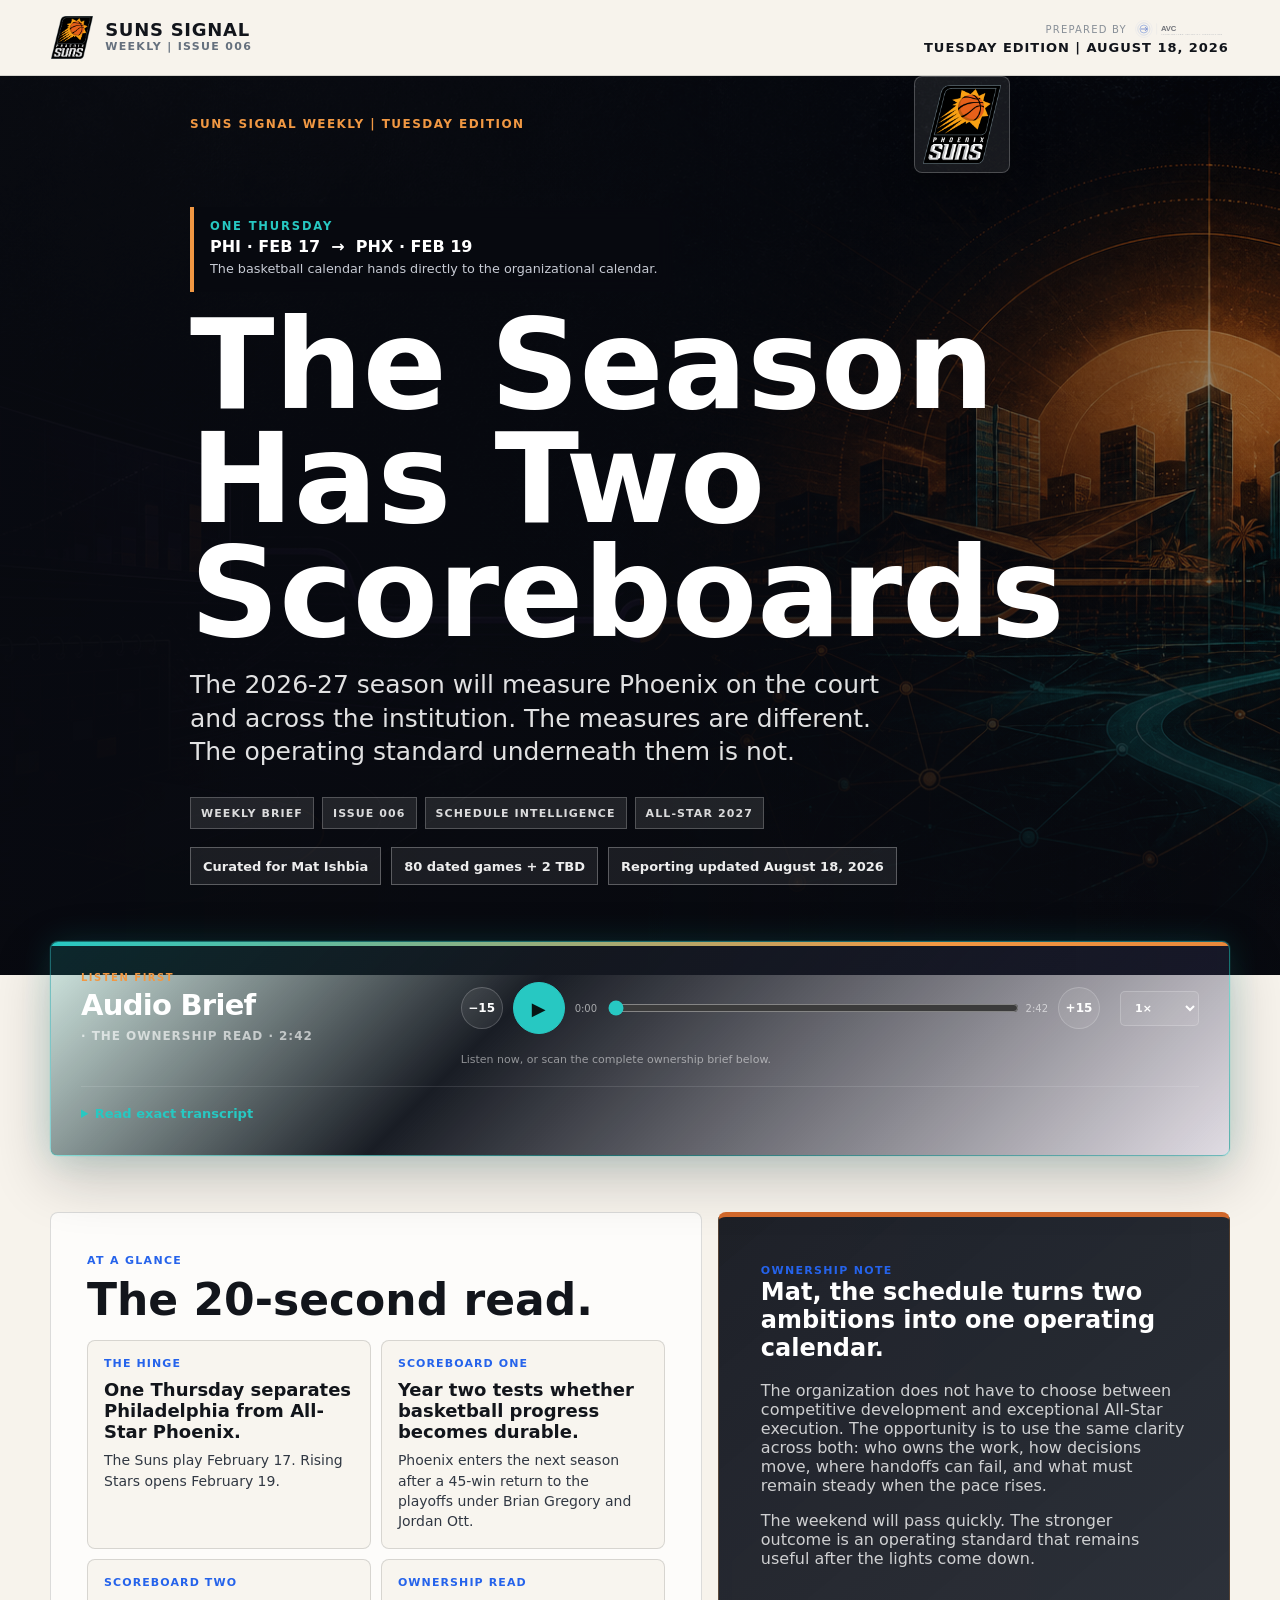
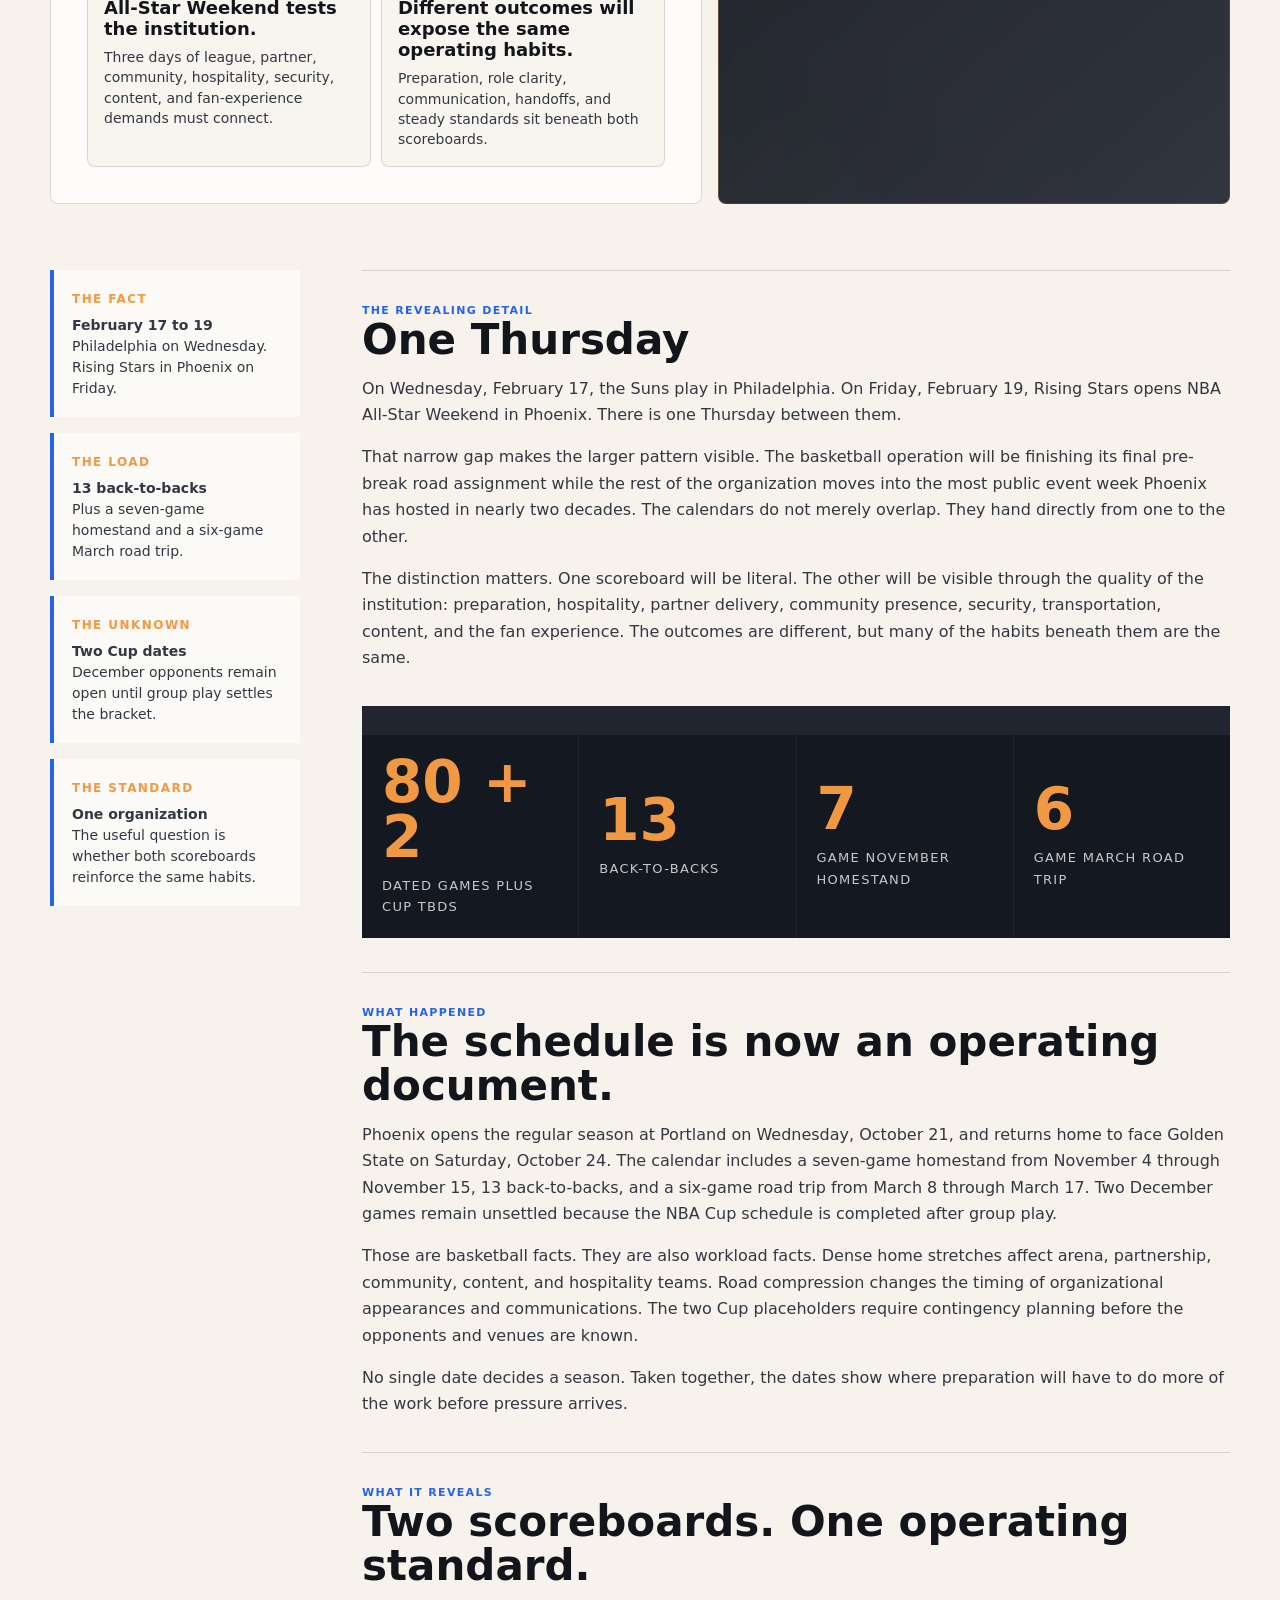
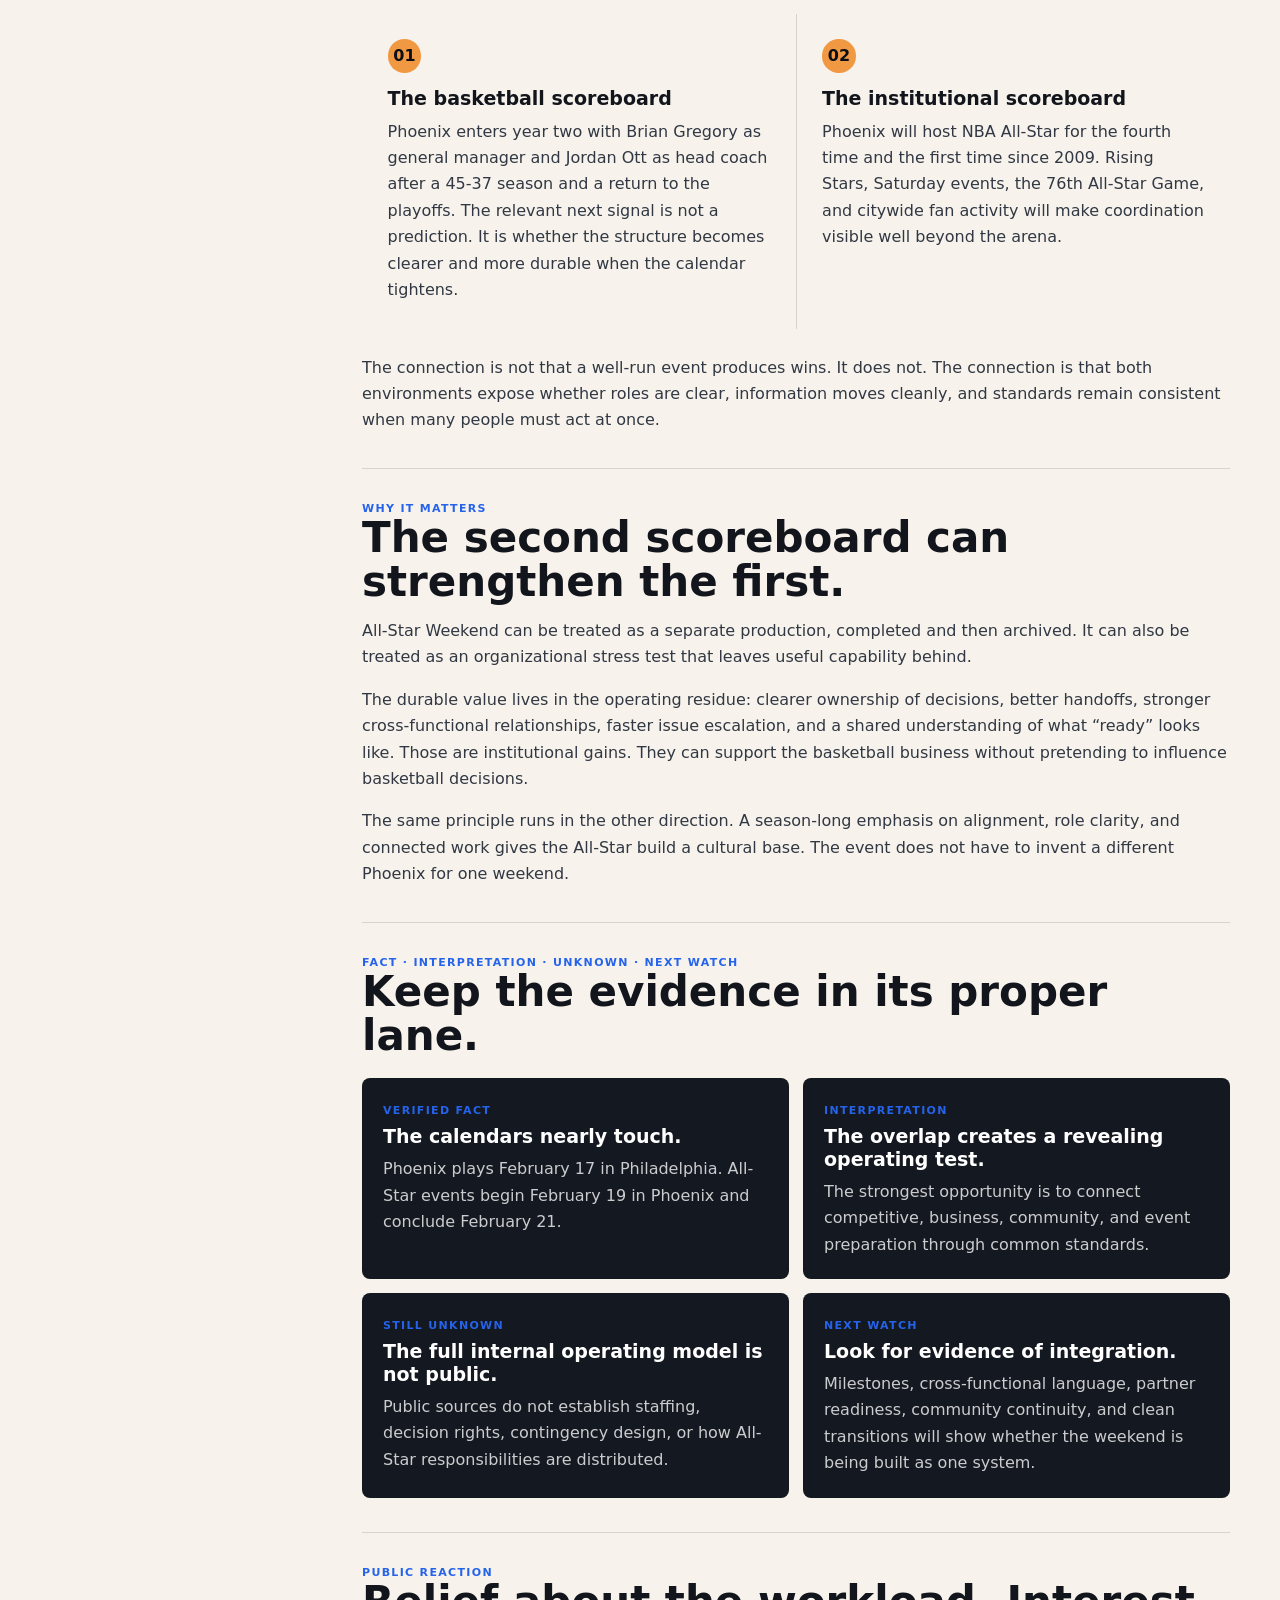
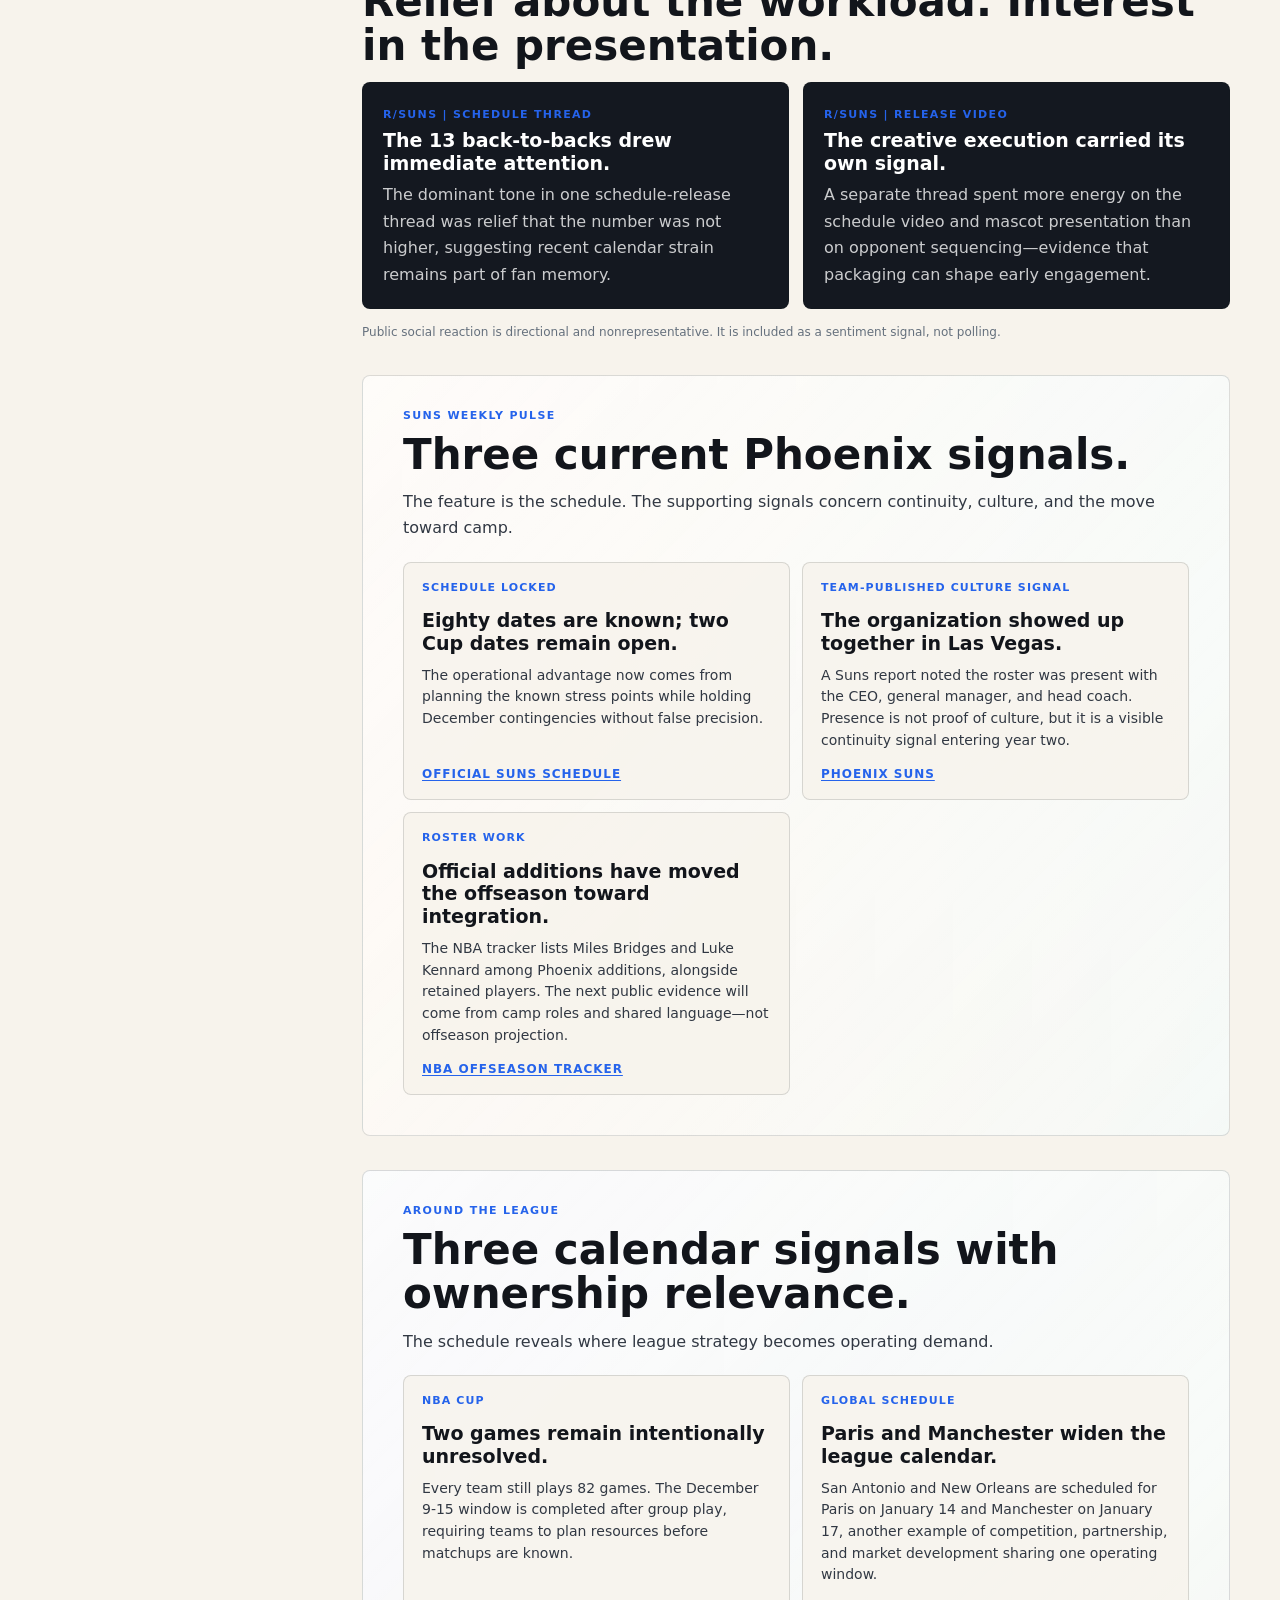
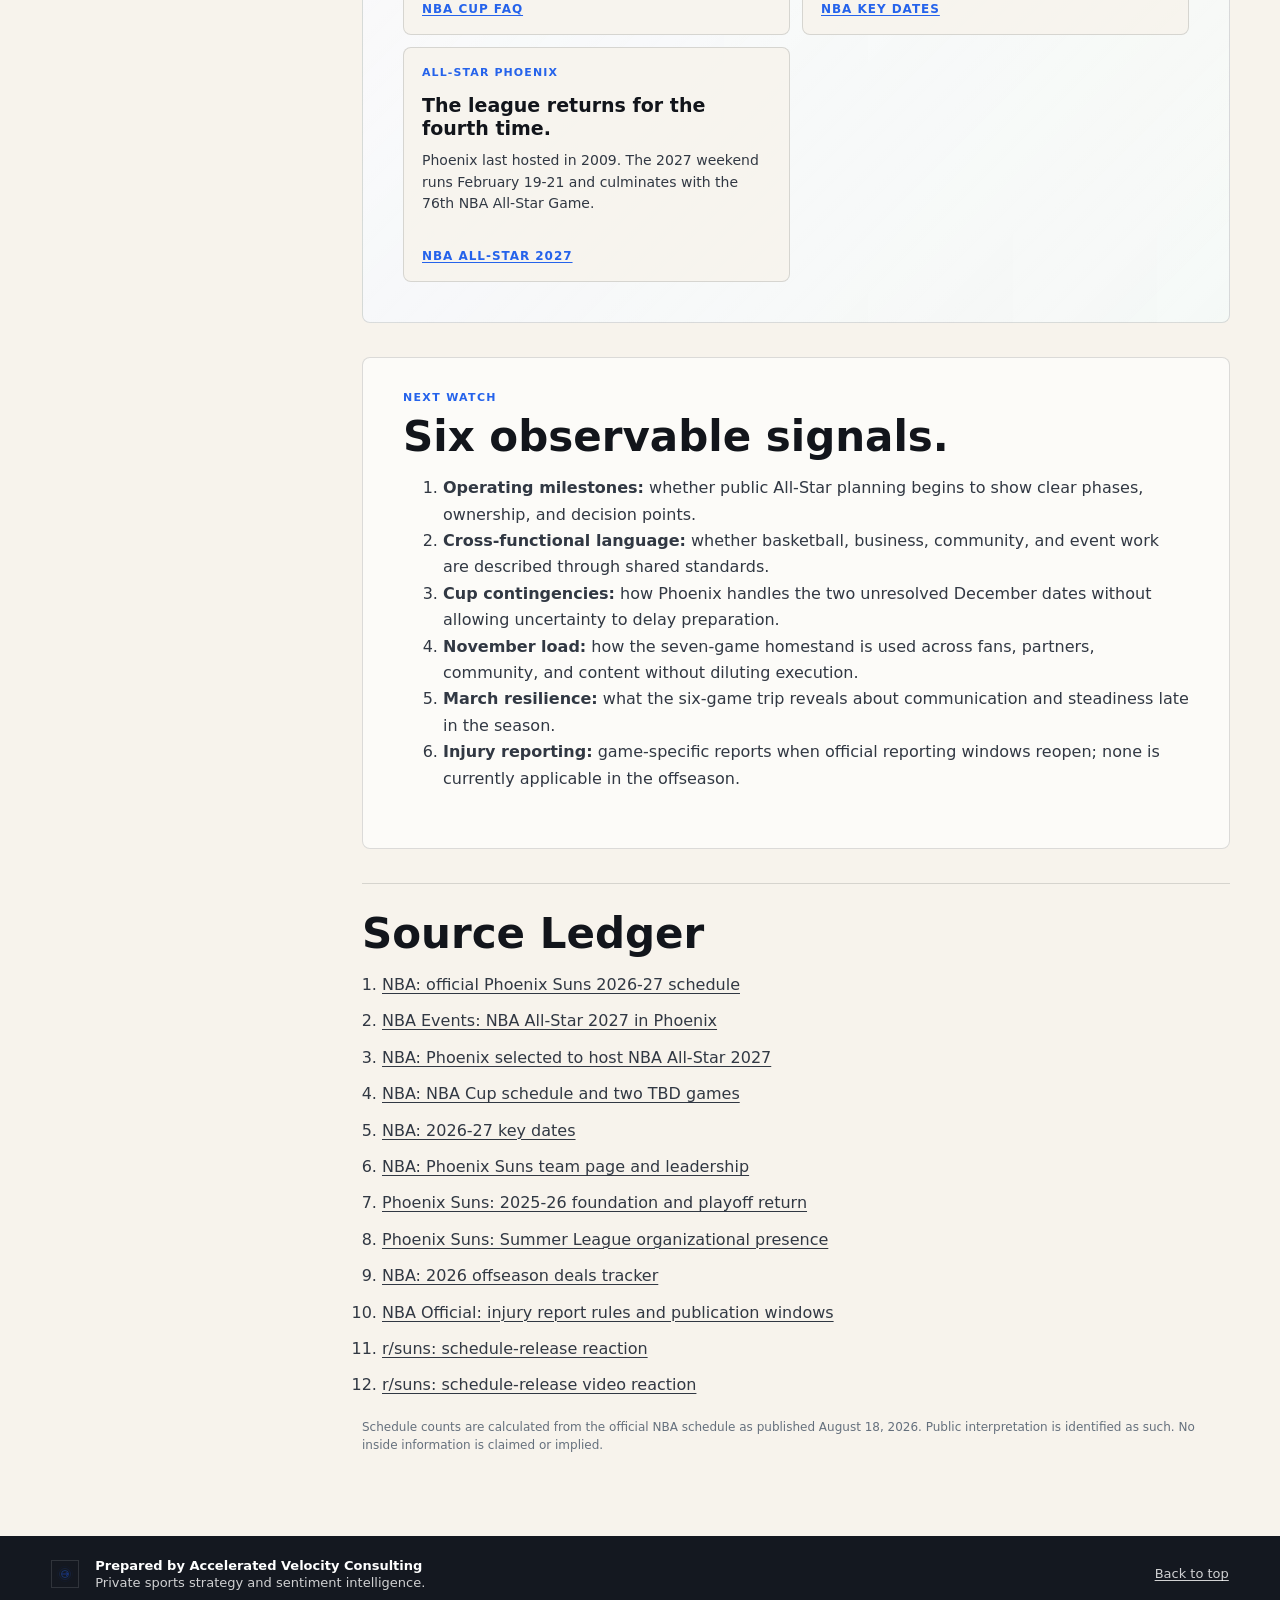
==== commit fe276a01: "Replace Issue 006 narration at the source" ====
--- a/issue-006/index.html
+++ b/issue-006/index.html
@@ -70,15 +70,15 @@
     <div class="audio-player">
       <div class="audio-copy">
         <span>Listen First</span>
-        <h2 id="audio-brief-title">Audio Brief <em>· The Ownership Read · 2:36</em></h2>
+        <h2 id="audio-brief-title">Audio Brief <em>· The Ownership Read · 2:42</em></h2>
       </div>
       <div class="audio-main">
         <button class="audio-button" type="button" data-audio-back aria-label="Back 15 seconds">−15</button>
         <button class="audio-button play" type="button" data-audio-play aria-label="Play the ownership audio brief">▶</button>
         <div class="audio-timeline">
           <span data-audio-current aria-live="off">0:00</span>
-          <input type="range" min="0" max="156.259" value="0" step="0.1" data-audio-range aria-label="Audio timeline">
-          <span data-audio-duration>2:36</span>
+          <input type="range" min="0" max="161.810" value="0" step="0.1" data-audio-range aria-label="Audio timeline">
+          <span data-audio-duration>2:42</span>
         </div>
         <button class="audio-button" type="button" data-audio-forward aria-label="Forward 15 seconds">+15</button>
       </div>
@@ -101,7 +101,7 @@
 <p>By Sunday night, the All-Star lights will come down. The more durable result will be the operating standard that remains.</p>
 <p>The season has two scoreboards. The strongest organizations do not choose between them. They use the second to reinforce the first.</p></div>
       </details>
-      <audio preload="metadata" data-audio src="audio/suns-signal-006-two-scoreboards-v1.mp3"></audio>
+      <audio preload="metadata" data-audio src="audio/suns-signal-006-two-scoreboards-v3.mp3"></audio>
     </div>
   </section>
 
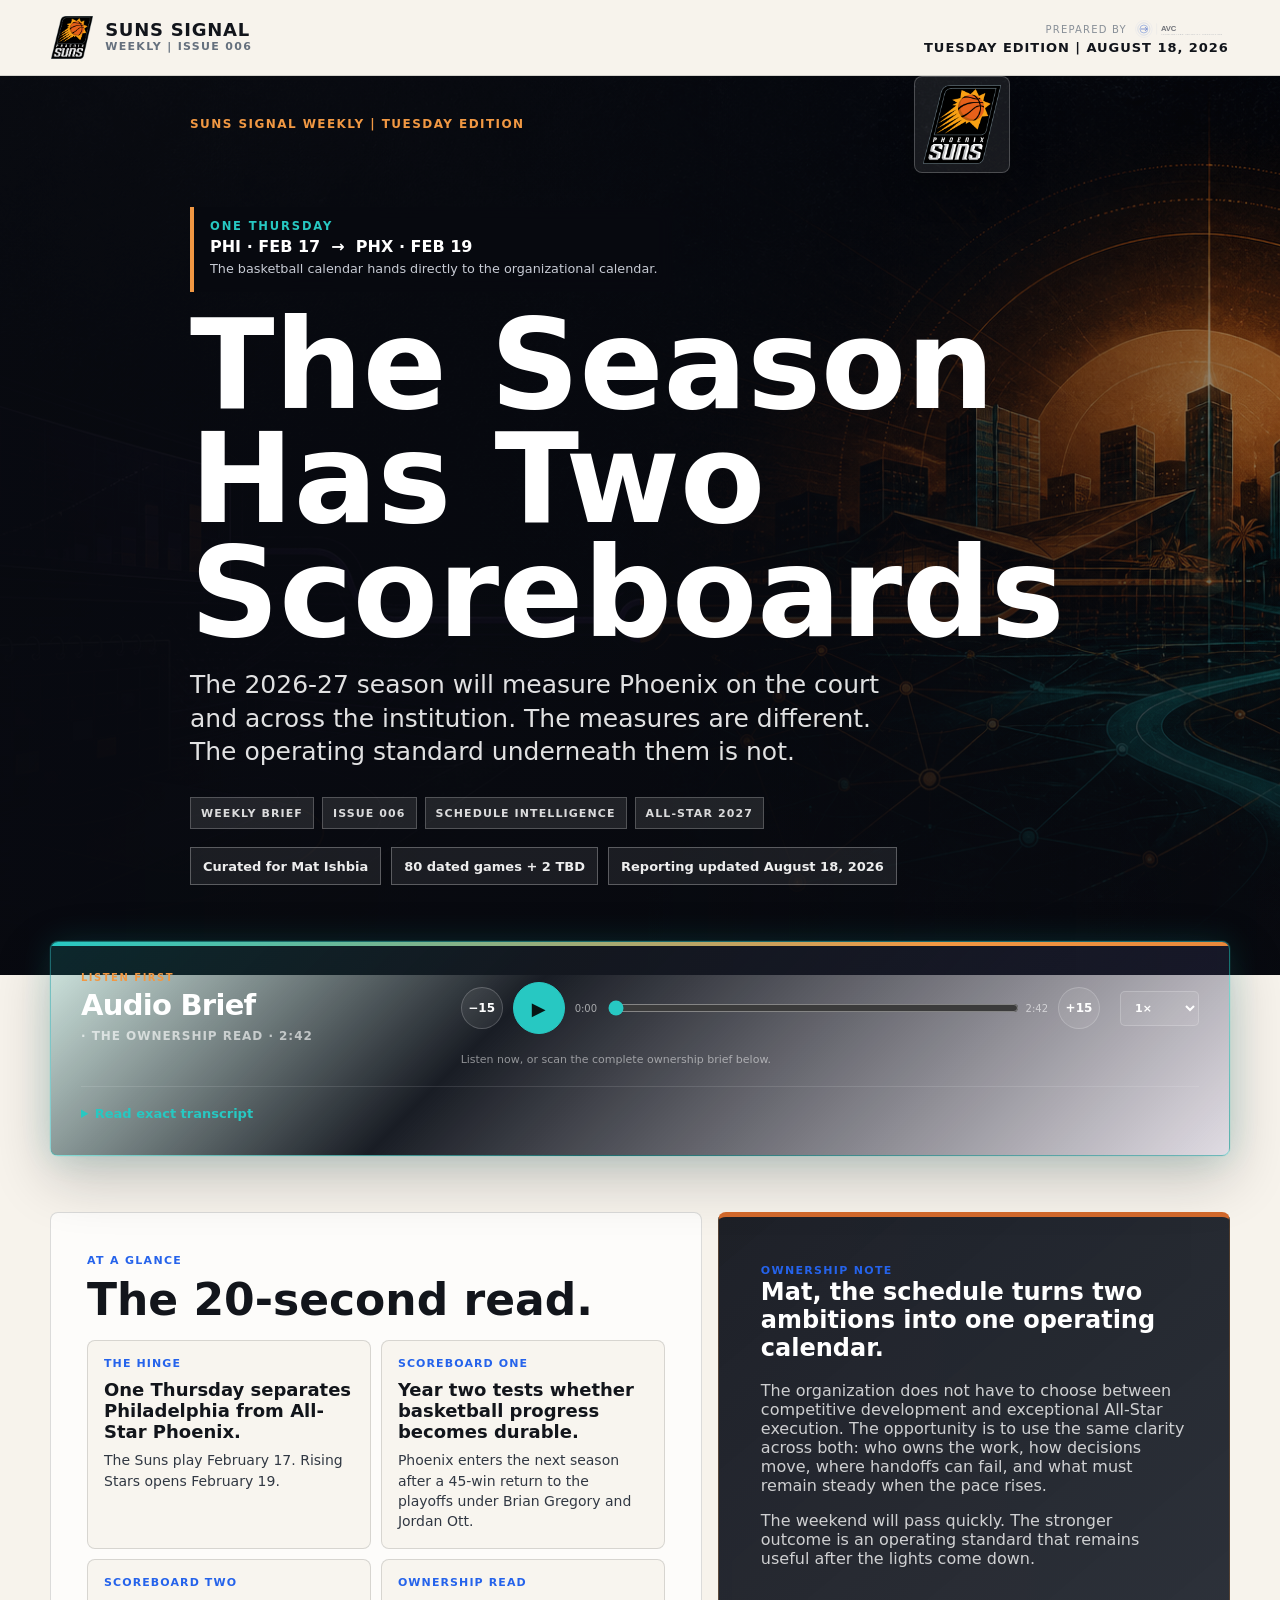
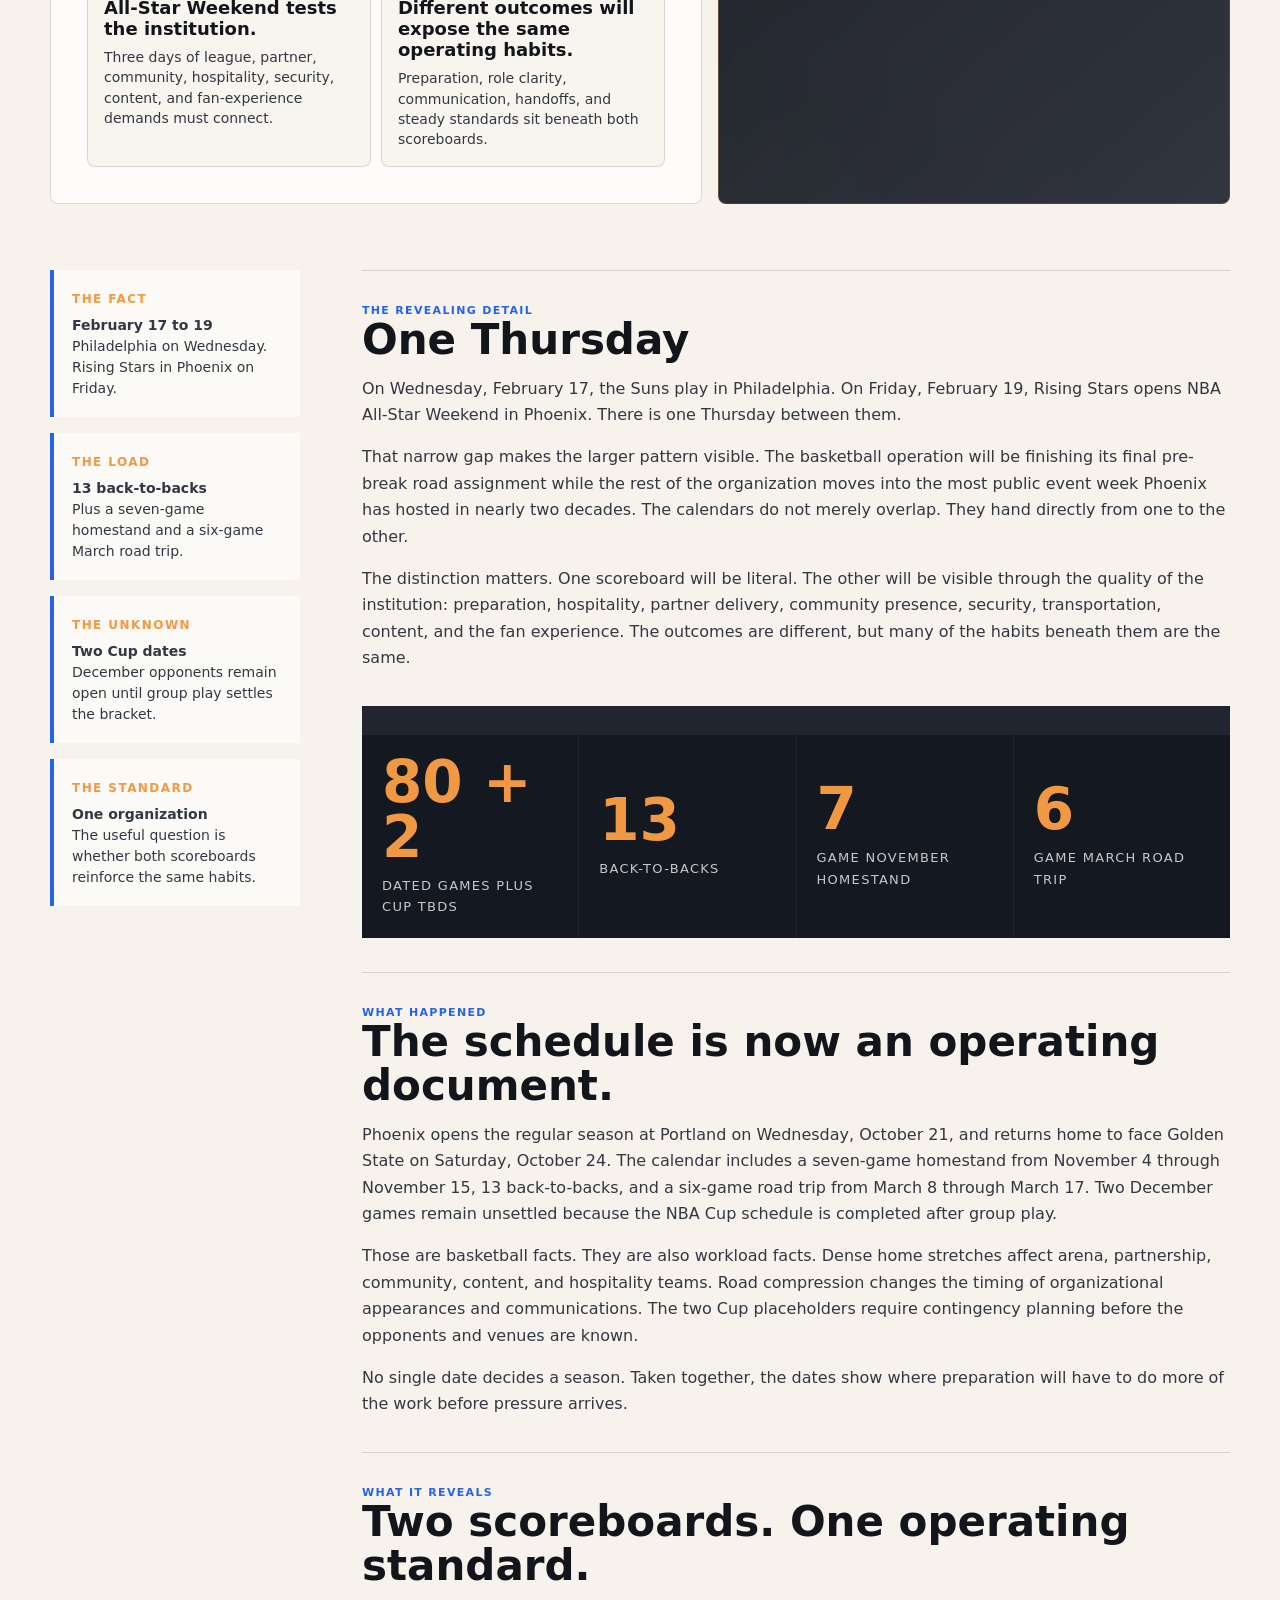
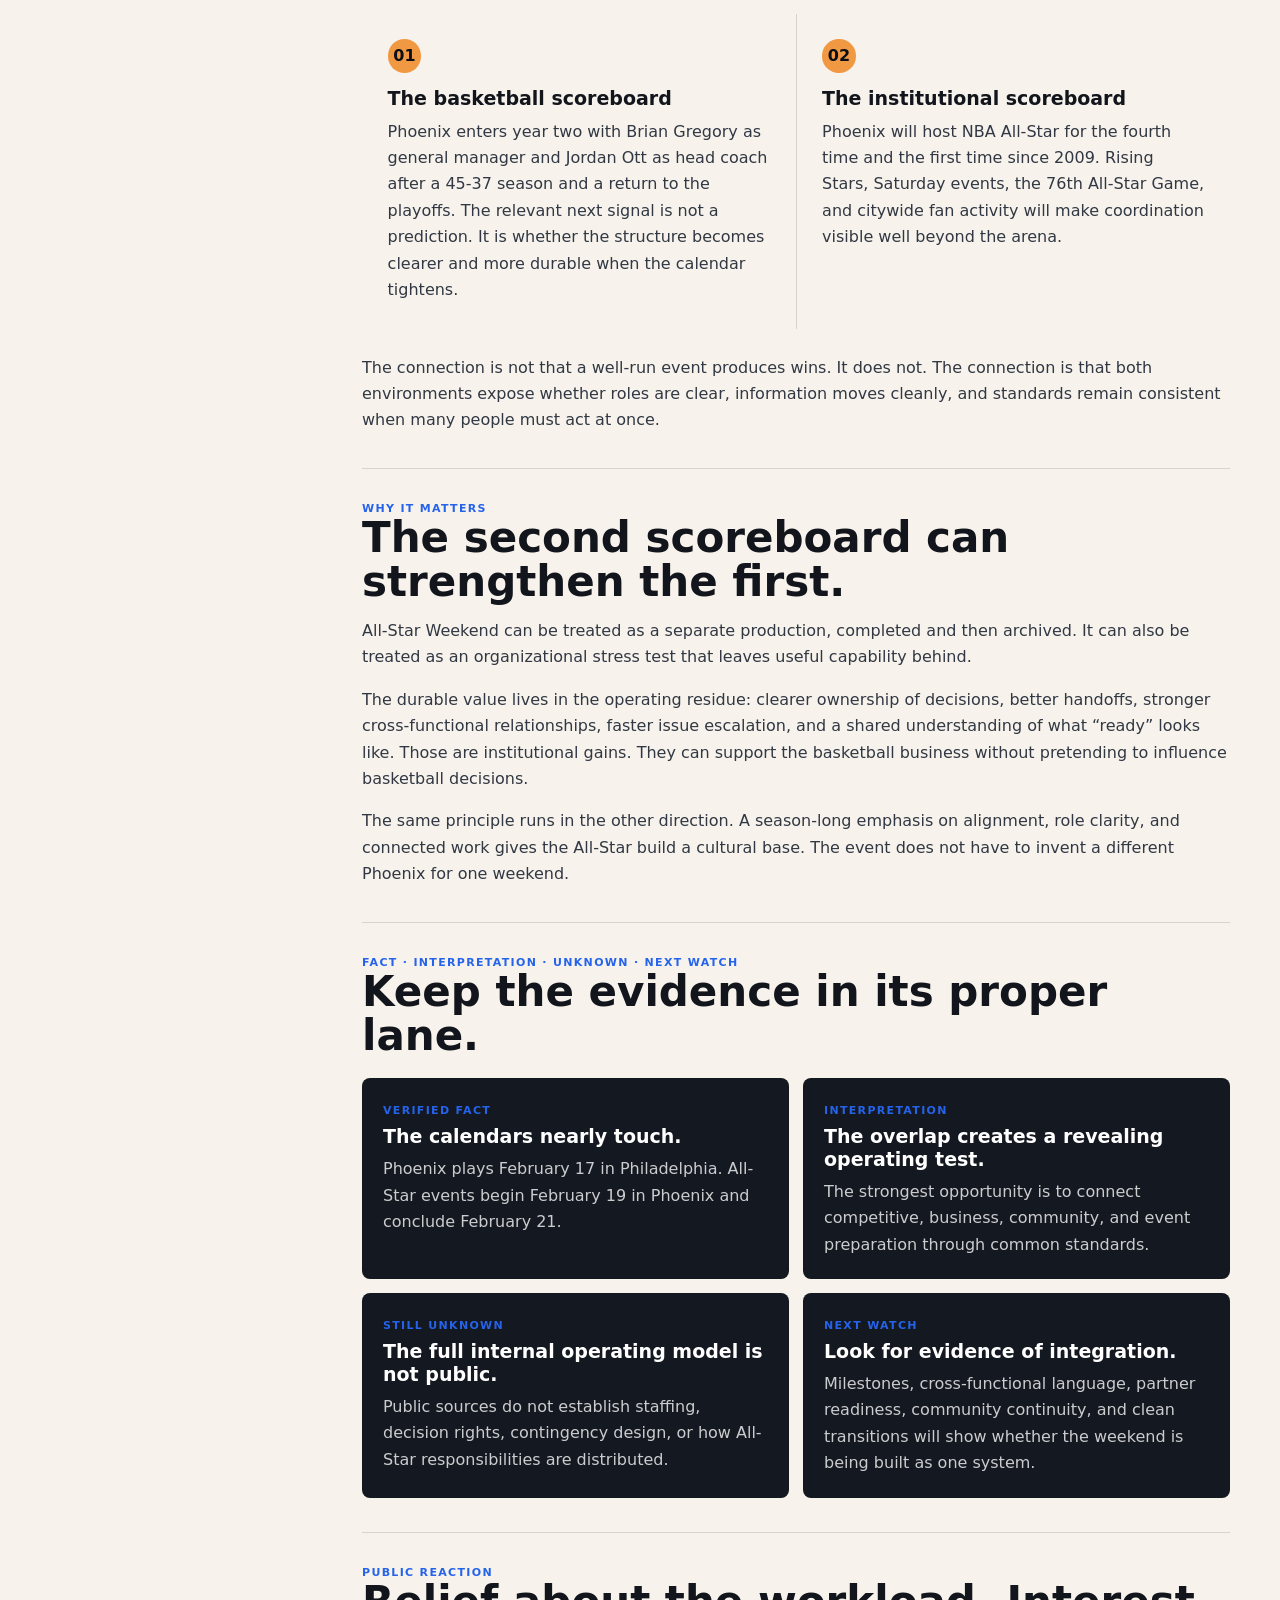
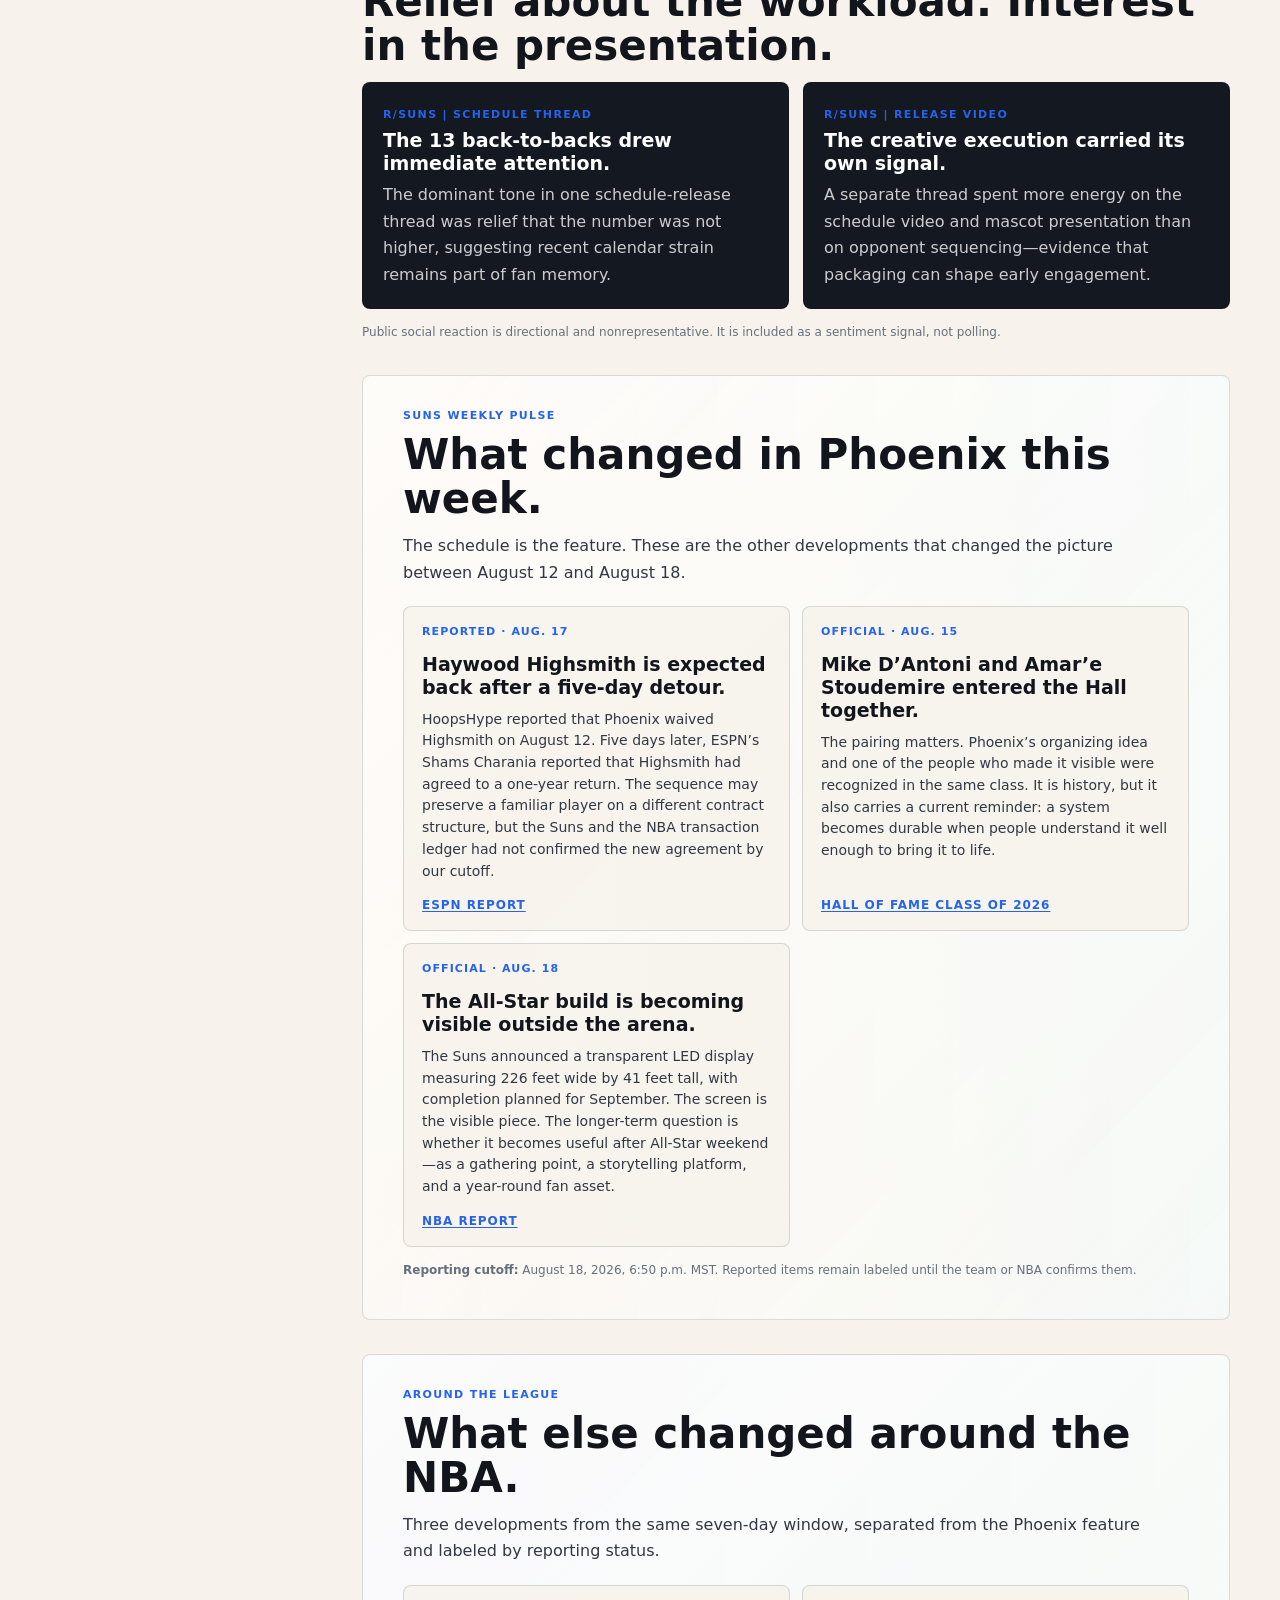
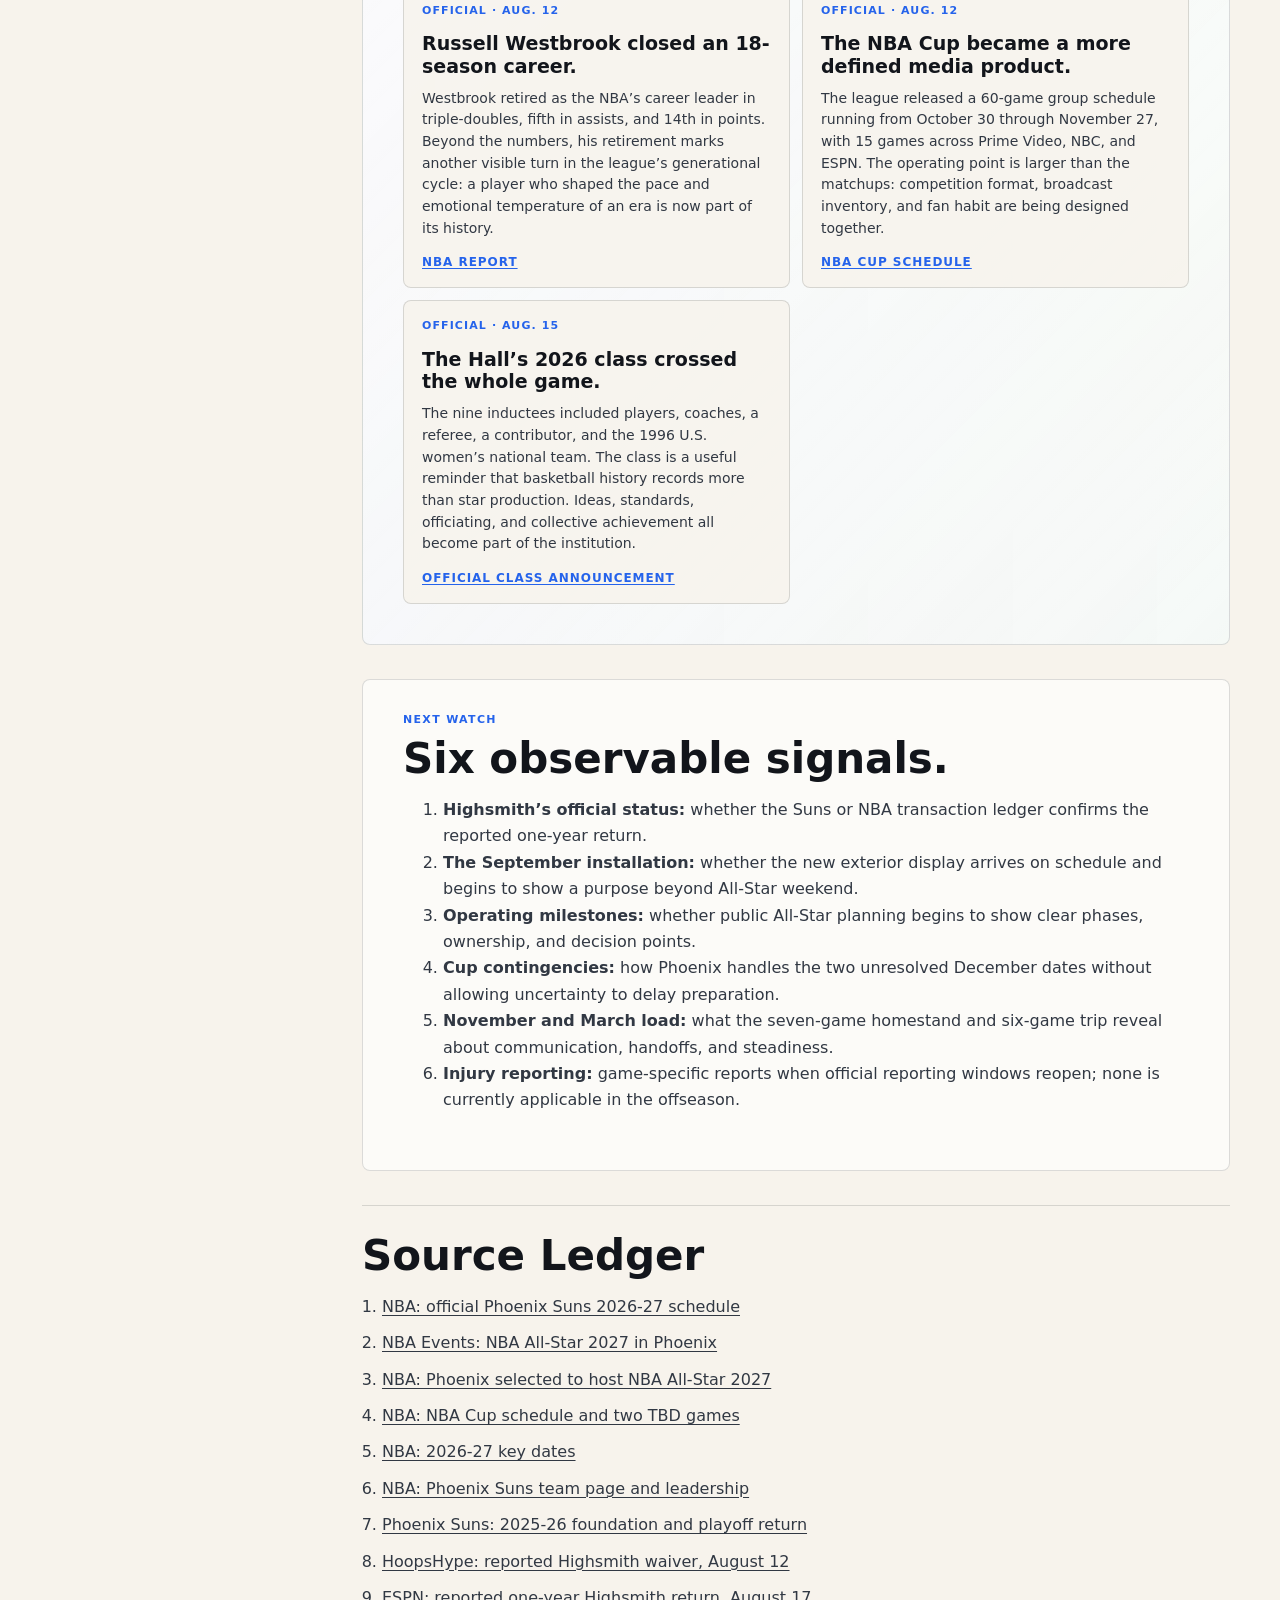
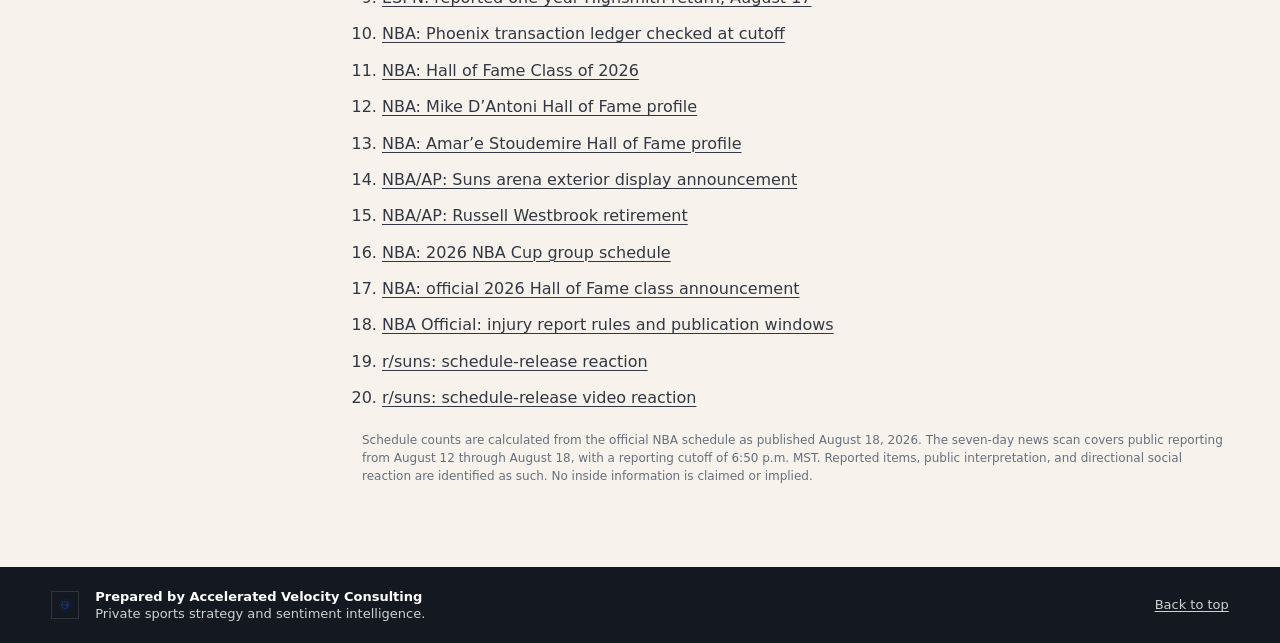
==== commit 549b7f7c: "Restore Issue 006 weekly intelligence scan Replace schedule-adjacent placeholders with dated Suns an" ====
--- a/issue-006/index.html
+++ b/issue-006/index.html
@@ -201,21 +201,60 @@
         <p class="count-note">Public social reaction is directional and nonrepresentative. It is included as a sentiment signal, not polling.</p>
       </section>
 
-      <section class="league-roundup suns-pulse">
-        <div class="roundup-heading"><span class="source-tag">Suns Weekly Pulse</span><h2>Three current Phoenix signals.</h2><p>The feature is the schedule. The supporting signals concern continuity, culture, and the move toward camp.</p></div>
+      <section class="league-roundup suns-pulse" data-weekly-service="suns-pulse" data-reporting-window="2026-08-12/2026-08-18">
+        <div class="roundup-heading">
+          <span class="source-tag">Suns Weekly Pulse</span>
+          <h2>What changed in Phoenix this week.</h2>
+          <p>The schedule is the feature. These are the other developments that changed the picture between August 12 and August 18.</p>
+        </div>
         <div class="roundup-grid">
-          <article><span>Schedule Locked</span><h3>Eighty dates are known; two Cup dates remain open.</h3><p>The operational advantage now comes from planning the known stress points while holding December contingencies without false precision.</p><a href="https://api-hub.nba.com/team/1610612756/schedule">Official Suns schedule</a></article>
-          <article><span>Team-Published Culture Signal</span><h3>The organization showed up together in Las Vegas.</h3><p>A Suns report noted the roster was present with the CEO, general manager, and head coach. Presence is not proof of culture, but it is a visible continuity signal entering year two.</p><a href="https://www.nba.com/suns/news/suns-rally-late-but-cant-finish-off-rockets-on-back-to-back">Phoenix Suns</a></article>
-          <article><span>Roster Work</span><h3>Official additions have moved the offseason toward integration.</h3><p>The NBA tracker lists Miles Bridges and Luke Kennard among Phoenix additions, alongside retained players. The next public evidence will come from camp roles and shared language—not offseason projection.</p><a href="https://www.nba.com/news/nba-offseason-deals-2026">NBA offseason tracker</a></article>
-        </div>
-      </section>
-
-      <section class="league-roundup">
-        <div class="roundup-heading"><span class="source-tag">Around The League</span><h2>Three calendar signals with ownership relevance.</h2><p>The schedule reveals where league strategy becomes operating demand.</p></div>
+          <article>
+            <span><time datetime="2026-08-17">Reported · Aug. 17</time></span>
+            <h3>Haywood Highsmith is expected back after a five-day detour.</h3>
+            <p>HoopsHype reported that Phoenix waived Highsmith on August 12. Five days later, ESPN’s Shams Charania reported that Highsmith had agreed to a one-year return. The sequence may preserve a familiar player on a different contract structure, but the Suns and the NBA transaction ledger had not confirmed the new agreement by our cutoff.</p>
+            <a href="https://www.espn.com/contributor/shams-charania/5aa44514ba99e">ESPN report</a>
+          </article>
+          <article>
+            <span><time datetime="2026-08-15">Official · Aug. 15</time></span>
+            <h3>Mike D’Antoni and Amar’e Stoudemire entered the Hall together.</h3>
+            <p>The pairing matters. Phoenix’s organizing idea and one of the people who made it visible were recognized in the same class. It is history, but it also carries a current reminder: a system becomes durable when people understand it well enough to bring it to life.</p>
+            <a href="https://www.nba.com/halloffame/2026">Hall of Fame Class of 2026</a>
+          </article>
+          <article>
+            <span><time datetime="2026-08-18">Official · Aug. 18</time></span>
+            <h3>The All-Star build is becoming visible outside the arena.</h3>
+            <p>The Suns announced a transparent LED display measuring 226 feet wide by 41 feet tall, with completion planned for September. The screen is the visible piece. The longer-term question is whether it becomes useful after All-Star weekend—as a gathering point, a storytelling platform, and a year-round fan asset.</p>
+            <a href="https://www.nba.com/news/suns-plans-new-led-display-outside">NBA report</a>
+          </article>
+        </div>
+        <p class="count-note"><strong>Reporting cutoff:</strong> August 18, 2026, 6:50 p.m. MST. Reported items remain labeled until the team or NBA confirms them.</p>
+      </section>
+
+      <section class="league-roundup" data-weekly-service="league-scan" data-reporting-window="2026-08-12/2026-08-18">
+        <div class="roundup-heading">
+          <span class="source-tag">Around The League</span>
+          <h2>What else changed around the NBA.</h2>
+          <p>Three developments from the same seven-day window, separated from the Phoenix feature and labeled by reporting status.</p>
+        </div>
         <div class="roundup-grid">
-          <article><span>NBA Cup</span><h3>Two games remain intentionally unresolved.</h3><p>Every team still plays 82 games. The December 9-15 window is completed after group play, requiring teams to plan resources before matchups are known.</p><a href="https://www.nba.com/news/nba-cup-frequently-asked-questions">NBA Cup FAQ</a></article>
-          <article><span>Global Schedule</span><h3>Paris and Manchester widen the league calendar.</h3><p>San Antonio and New Orleans are scheduled for Paris on January 14 and Manchester on January 17, another example of competition, partnership, and market development sharing one operating window.</p><a href="https://www.nba.com/news/key-dates">NBA key dates</a></article>
-          <article><span>All-Star Phoenix</span><h3>The league returns for the fourth time.</h3><p>Phoenix last hosted in 2009. The 2027 weekend runs February 19-21 and culminates with the 76th NBA All-Star Game.</p><a href="https://nbaevents.nba.com/nba-all-star-2027">NBA All-Star 2027</a></article>
+          <article>
+            <span><time datetime="2026-08-12">Official · Aug. 12</time></span>
+            <h3>Russell Westbrook closed an 18-season career.</h3>
+            <p>Westbrook retired as the NBA’s career leader in triple-doubles, fifth in assists, and 14th in points. Beyond the numbers, his retirement marks another visible turn in the league’s generational cycle: a player who shaped the pace and emotional temperature of an era is now part of its history.</p>
+            <a href="https://www.nba.com/news/russell-westbrook-retires-nba-after-18-seasons">NBA report</a>
+          </article>
+          <article>
+            <span><time datetime="2026-08-12">Official · Aug. 12</time></span>
+            <h3>The NBA Cup became a more defined media product.</h3>
+            <p>The league released a 60-game group schedule running from October 30 through November 27, with 15 games across Prime Video, NBC, and ESPN. The operating point is larger than the matchups: competition format, broadcast inventory, and fan habit are being designed together.</p>
+            <a href="https://www.nba.com/news/2026-nba-cup-group-play-schedule-announced">NBA Cup schedule</a>
+          </article>
+          <article>
+            <span><time datetime="2026-08-15">Official · Aug. 15</time></span>
+            <h3>The Hall’s 2026 class crossed the whole game.</h3>
+            <p>The nine inductees included players, coaches, a referee, a contributor, and the 1996 U.S. women’s national team. The class is a useful reminder that basketball history records more than star production. Ideas, standards, officiating, and collective achievement all become part of the institution.</p>
+            <a href="https://www.nba.com/news/naismith-basketball-hall-of-fame-announces-2026-inductees">Official class announcement</a>
+          </article>
         </div>
       </section>
 
@@ -223,11 +262,11 @@
         <span class="source-tag">Next Watch</span>
         <h2>Six observable signals.</h2>
         <ol>
+          <li><strong>Highsmith’s official status:</strong> whether the Suns or NBA transaction ledger confirms the reported one-year return.</li>
+          <li><strong>The September installation:</strong> whether the new exterior display arrives on schedule and begins to show a purpose beyond All-Star weekend.</li>
           <li><strong>Operating milestones:</strong> whether public All-Star planning begins to show clear phases, ownership, and decision points.</li>
-          <li><strong>Cross-functional language:</strong> whether basketball, business, community, and event work are described through shared standards.</li>
           <li><strong>Cup contingencies:</strong> how Phoenix handles the two unresolved December dates without allowing uncertainty to delay preparation.</li>
-          <li><strong>November load:</strong> how the seven-game homestand is used across fans, partners, community, and content without diluting execution.</li>
-          <li><strong>March resilience:</strong> what the six-game trip reveals about communication and steadiness late in the season.</li>
+          <li><strong>November and March load:</strong> what the seven-game homestand and six-game trip reveal about communication, handoffs, and steadiness.</li>
           <li><strong>Injury reporting:</strong> game-specific reports when official reporting windows reopen; none is currently applicable in the offseason.</li>
         </ol>
       </section>
@@ -242,13 +281,21 @@
           <li><a href="https://www.nba.com/news/key-dates">NBA: 2026-27 key dates</a></li>
           <li><a href="https://www.nba.com/team/1610612756/suns">NBA: Phoenix Suns team page and leadership</a></li>
           <li><a href="https://www.nba.com/suns/news/the-2026-phoenix-suns-established-a-strong-foundation-for-the-future">Phoenix Suns: 2025-26 foundation and playoff return</a></li>
-          <li><a href="https://www.nba.com/suns/news/suns-rally-late-but-cant-finish-off-rockets-on-back-to-back">Phoenix Suns: Summer League organizational presence</a></li>
-          <li><a href="https://www.nba.com/news/nba-offseason-deals-2026">NBA: 2026 offseason deals tracker</a></li>
+          <li><a href="https://www.hoopshype.com/story/sports/nba/rumors/2026/08/12/suns-waive-haywood-highsmith/91280011007/">HoopsHype: reported Highsmith waiver, August 12</a></li>
+          <li><a href="https://www.espn.com/contributor/shams-charania/5aa44514ba99e">ESPN: reported one-year Highsmith return, August 17</a></li>
+          <li><a href="https://www.nba.com/players/transactions?TeamID=1610612756">NBA: Phoenix transaction ledger checked at cutoff</a></li>
+          <li><a href="https://www.nba.com/halloffame/2026">NBA: Hall of Fame Class of 2026</a></li>
+          <li><a href="https://www.nba.com/news/mike-dantoni-hall-of-fame-2026">NBA: Mike D’Antoni Hall of Fame profile</a></li>
+          <li><a href="https://www.nba.com/news/hall-of-fame-class-of-2026-pick-and-roll-powerhouse-amare-stoudemire-left-opponents-powerless">NBA: Amar’e Stoudemire Hall of Fame profile</a></li>
+          <li><a href="https://www.nba.com/news/suns-plans-new-led-display-outside">NBA/AP: Suns arena exterior display announcement</a></li>
+          <li><a href="https://www.nba.com/news/russell-westbrook-retires-nba-after-18-seasons">NBA/AP: Russell Westbrook retirement</a></li>
+          <li><a href="https://www.nba.com/news/2026-nba-cup-group-play-schedule-announced">NBA: 2026 NBA Cup group schedule</a></li>
+          <li><a href="https://www.nba.com/news/naismith-basketball-hall-of-fame-announces-2026-inductees">NBA: official 2026 Hall of Fame class announcement</a></li>
           <li><a href="https://official.nba.com/nba-injury-report-2025-26-season/">NBA Official: injury report rules and publication windows</a></li>
           <li><a href="https://www.reddit.com/r/suns/comments/1vnkhks/phoenix_suns_202627_schedule_has_been_released/">r/suns: schedule-release reaction</a></li>
           <li><a href="https://www.reddit.com/r/suns/comments/1vnqmp0/202627_phoenix_suns_schedule_release_ft_the/">r/suns: schedule-release video reaction</a></li>
         </ol>
-        <p class="count-note">Schedule counts are calculated from the official NBA schedule as published August 18, 2026. Public interpretation is identified as such. No inside information is claimed or implied.</p>
+        <p class="count-note">Schedule counts are calculated from the official NBA schedule as published August 18, 2026. The seven-day news scan covers public reporting from August 12 through August 18, with a reporting cutoff of 6:50 p.m. MST. Reported items, public interpretation, and directional social reaction are identified as such. No inside information is claimed or implied.</p>
       </section>
     </article>
   </section>
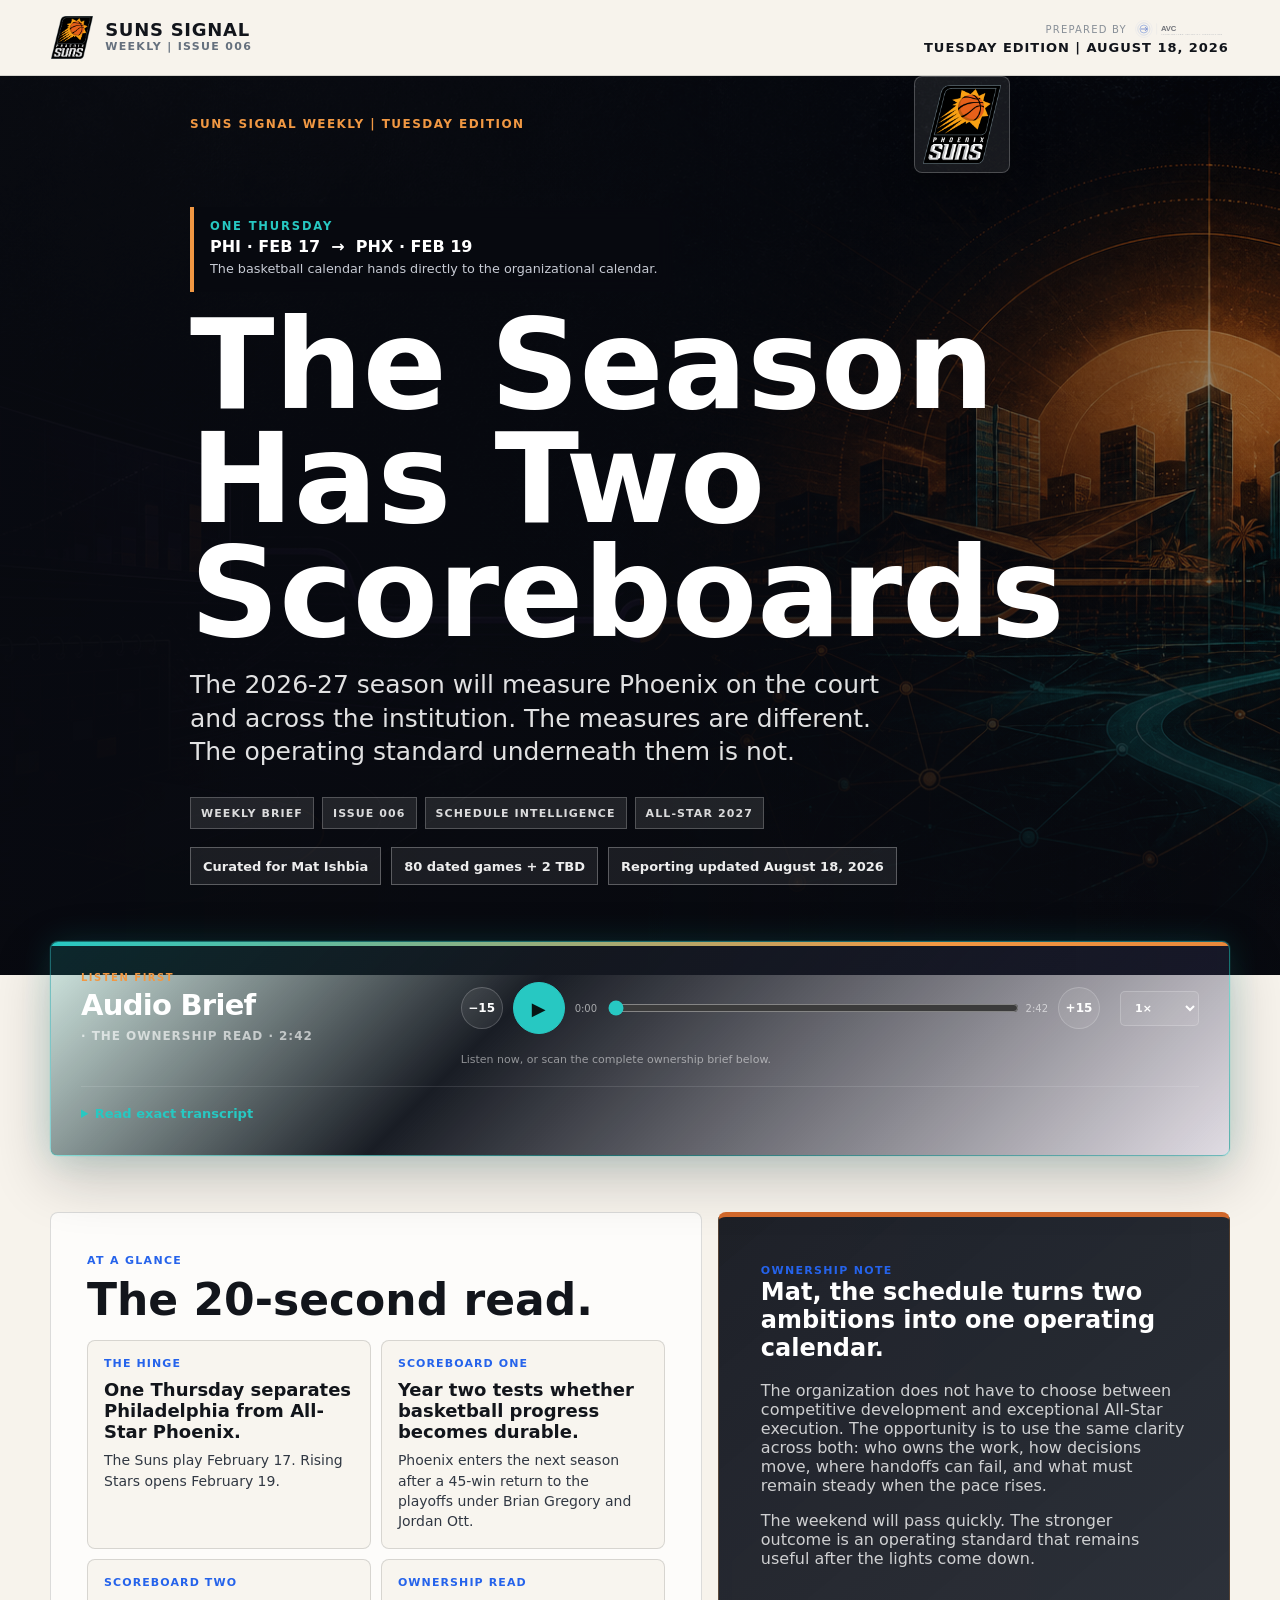
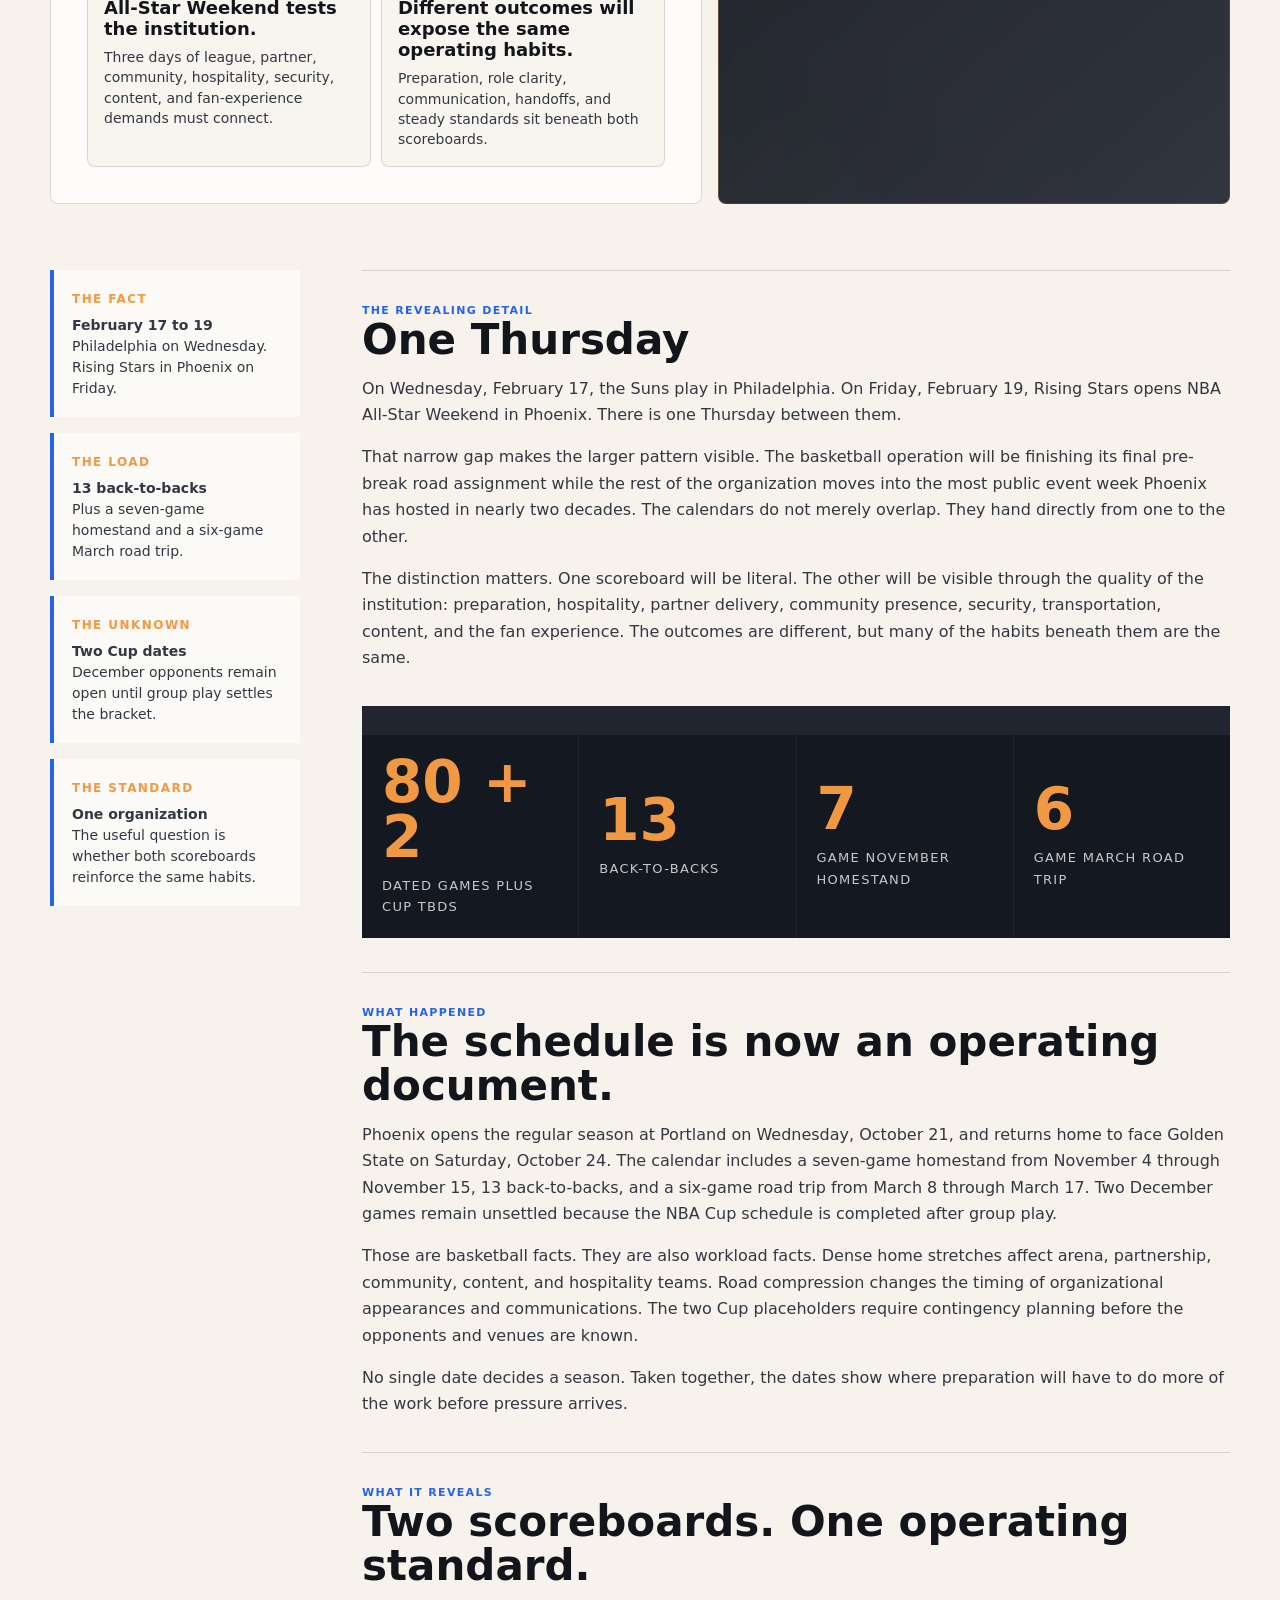
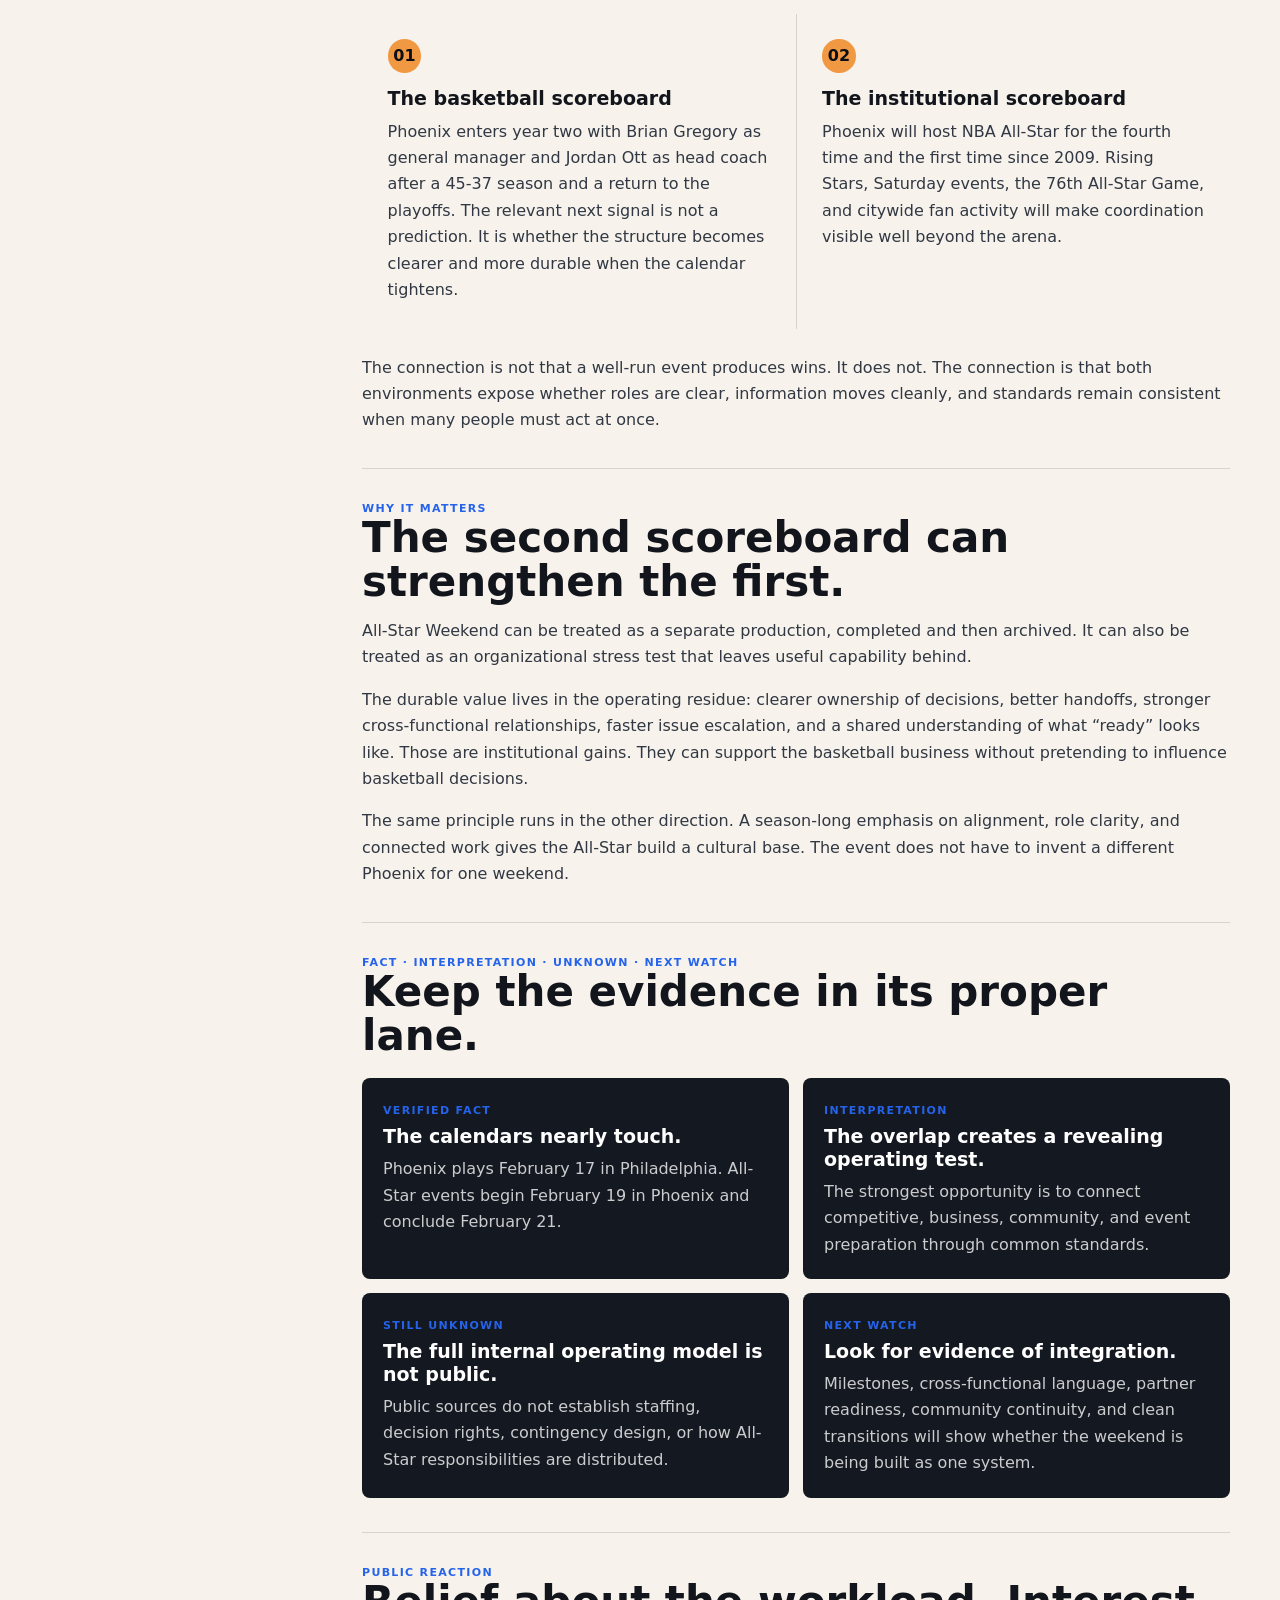
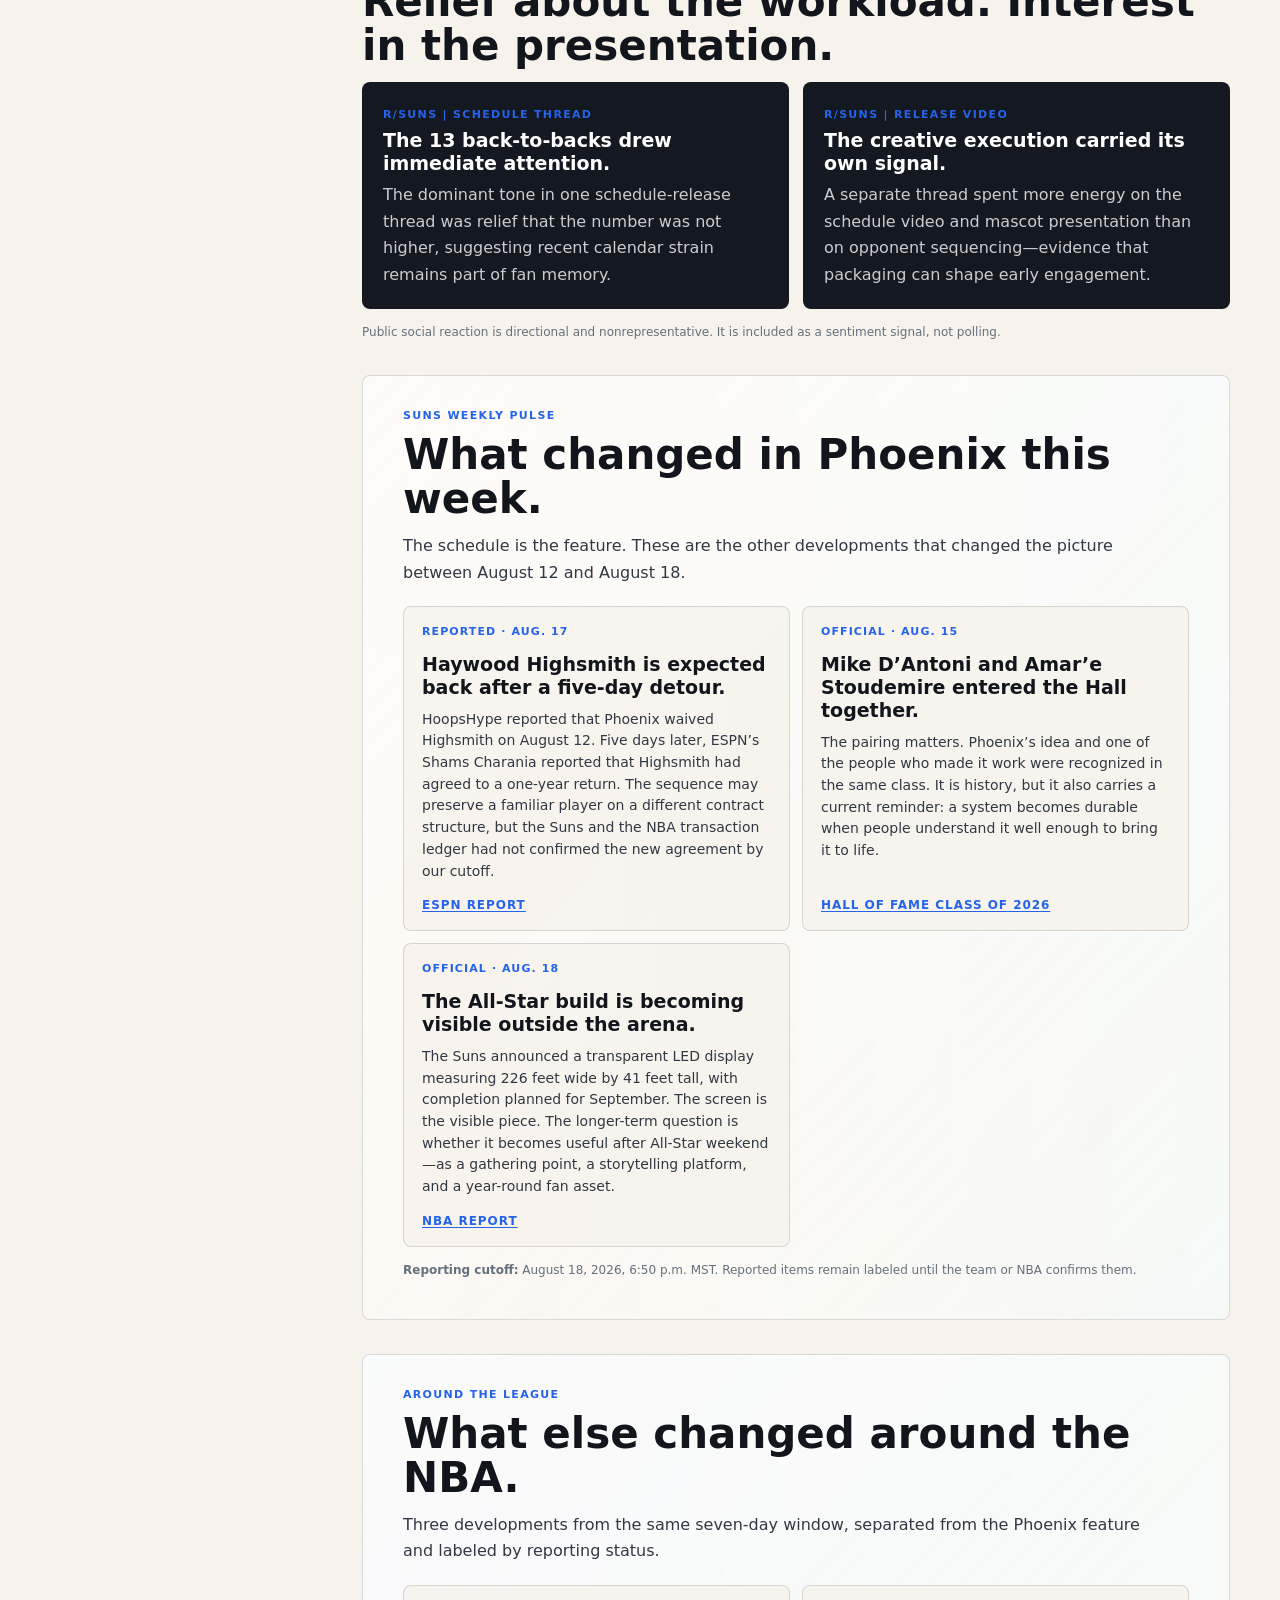
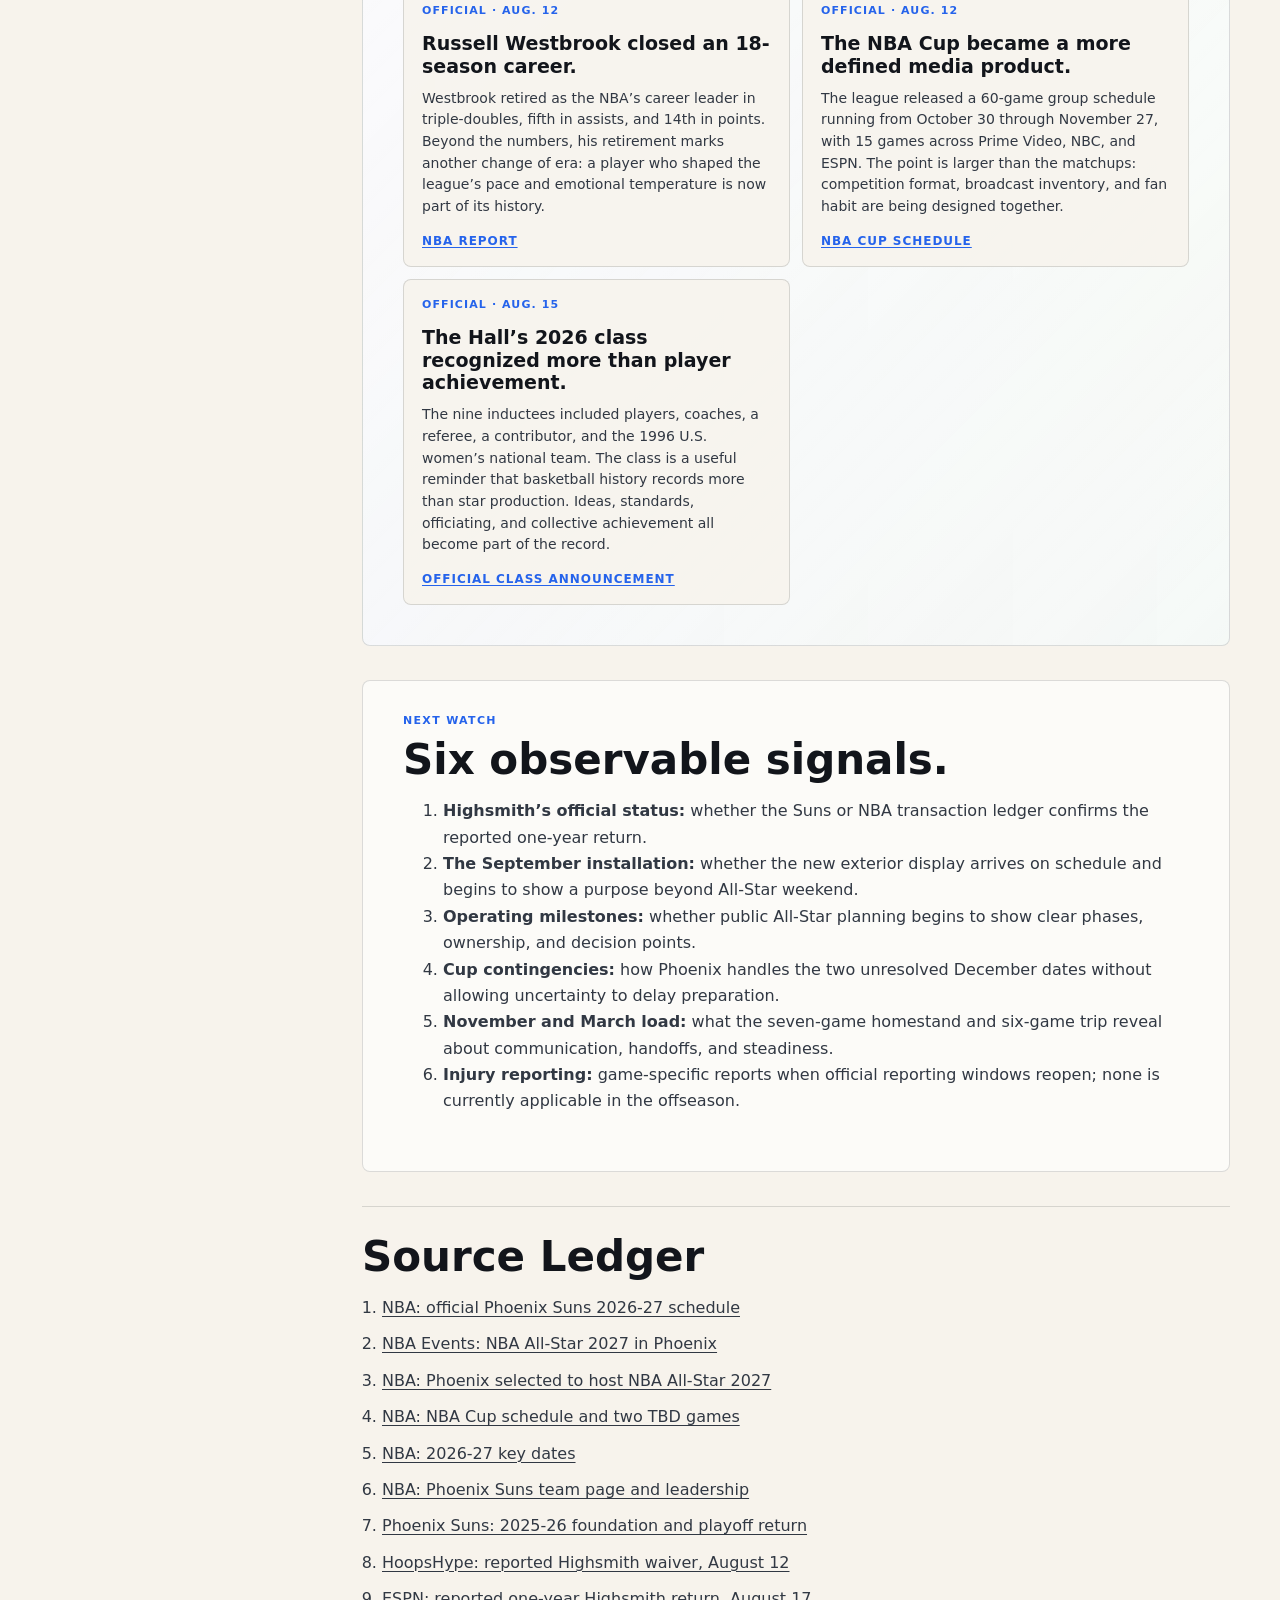
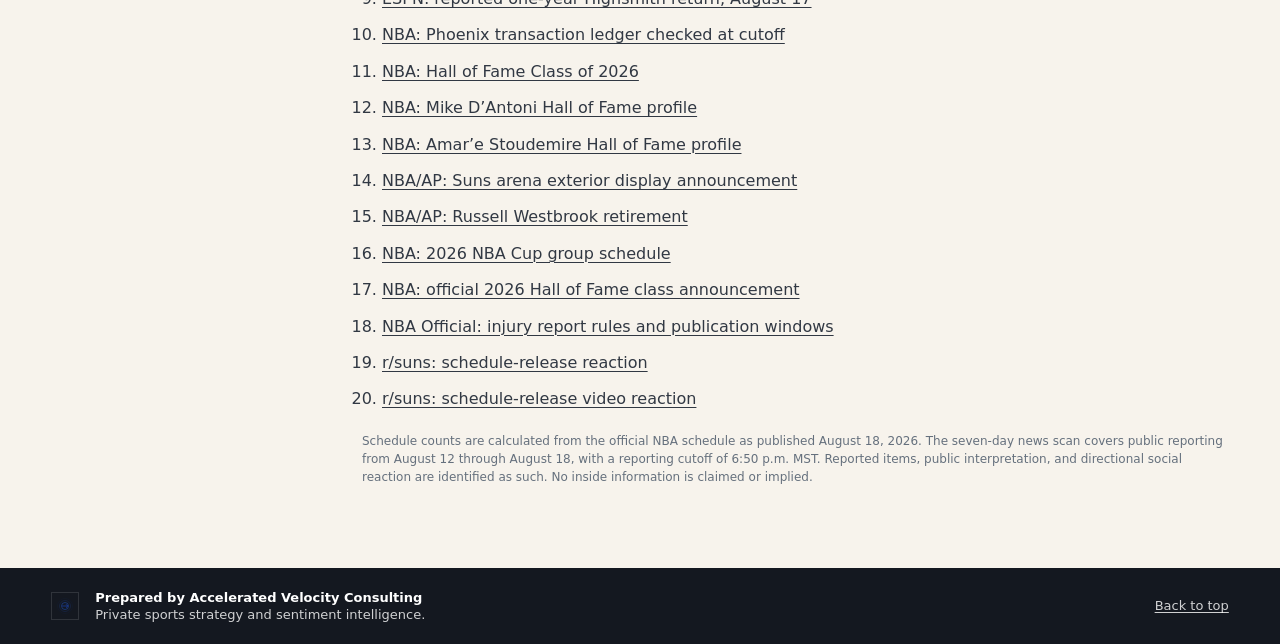
==== commit f6d3d70c: "Tighten Issue 006 weekly prose" ====
--- a/issue-006/index.html
+++ b/issue-006/index.html
@@ -217,7 +217,7 @@
           <article>
             <span><time datetime="2026-08-15">Official · Aug. 15</time></span>
             <h3>Mike D’Antoni and Amar’e Stoudemire entered the Hall together.</h3>
-            <p>The pairing matters. Phoenix’s organizing idea and one of the people who made it visible were recognized in the same class. It is history, but it also carries a current reminder: a system becomes durable when people understand it well enough to bring it to life.</p>
+            <p>The pairing matters. Phoenix’s idea and one of the people who made it work were recognized in the same class. It is history, but it also carries a current reminder: a system becomes durable when people understand it well enough to bring it to life.</p>
             <a href="https://www.nba.com/halloffame/2026">Hall of Fame Class of 2026</a>
           </article>
           <article>
@@ -240,19 +240,19 @@
           <article>
             <span><time datetime="2026-08-12">Official · Aug. 12</time></span>
             <h3>Russell Westbrook closed an 18-season career.</h3>
-            <p>Westbrook retired as the NBA’s career leader in triple-doubles, fifth in assists, and 14th in points. Beyond the numbers, his retirement marks another visible turn in the league’s generational cycle: a player who shaped the pace and emotional temperature of an era is now part of its history.</p>
+            <p>Westbrook retired as the NBA’s career leader in triple-doubles, fifth in assists, and 14th in points. Beyond the numbers, his retirement marks another change of era: a player who shaped the league’s pace and emotional temperature is now part of its history.</p>
             <a href="https://www.nba.com/news/russell-westbrook-retires-nba-after-18-seasons">NBA report</a>
           </article>
           <article>
             <span><time datetime="2026-08-12">Official · Aug. 12</time></span>
             <h3>The NBA Cup became a more defined media product.</h3>
-            <p>The league released a 60-game group schedule running from October 30 through November 27, with 15 games across Prime Video, NBC, and ESPN. The operating point is larger than the matchups: competition format, broadcast inventory, and fan habit are being designed together.</p>
+            <p>The league released a 60-game group schedule running from October 30 through November 27, with 15 games across Prime Video, NBC, and ESPN. The point is larger than the matchups: competition format, broadcast inventory, and fan habit are being designed together.</p>
             <a href="https://www.nba.com/news/2026-nba-cup-group-play-schedule-announced">NBA Cup schedule</a>
           </article>
           <article>
             <span><time datetime="2026-08-15">Official · Aug. 15</time></span>
-            <h3>The Hall’s 2026 class crossed the whole game.</h3>
-            <p>The nine inductees included players, coaches, a referee, a contributor, and the 1996 U.S. women’s national team. The class is a useful reminder that basketball history records more than star production. Ideas, standards, officiating, and collective achievement all become part of the institution.</p>
+            <h3>The Hall’s 2026 class recognized more than player achievement.</h3>
+            <p>The nine inductees included players, coaches, a referee, a contributor, and the 1996 U.S. women’s national team. The class is a useful reminder that basketball history records more than star production. Ideas, standards, officiating, and collective achievement all become part of the record.</p>
             <a href="https://www.nba.com/news/naismith-basketball-hall-of-fame-announces-2026-inductees">Official class announcement</a>
           </article>
         </div>
